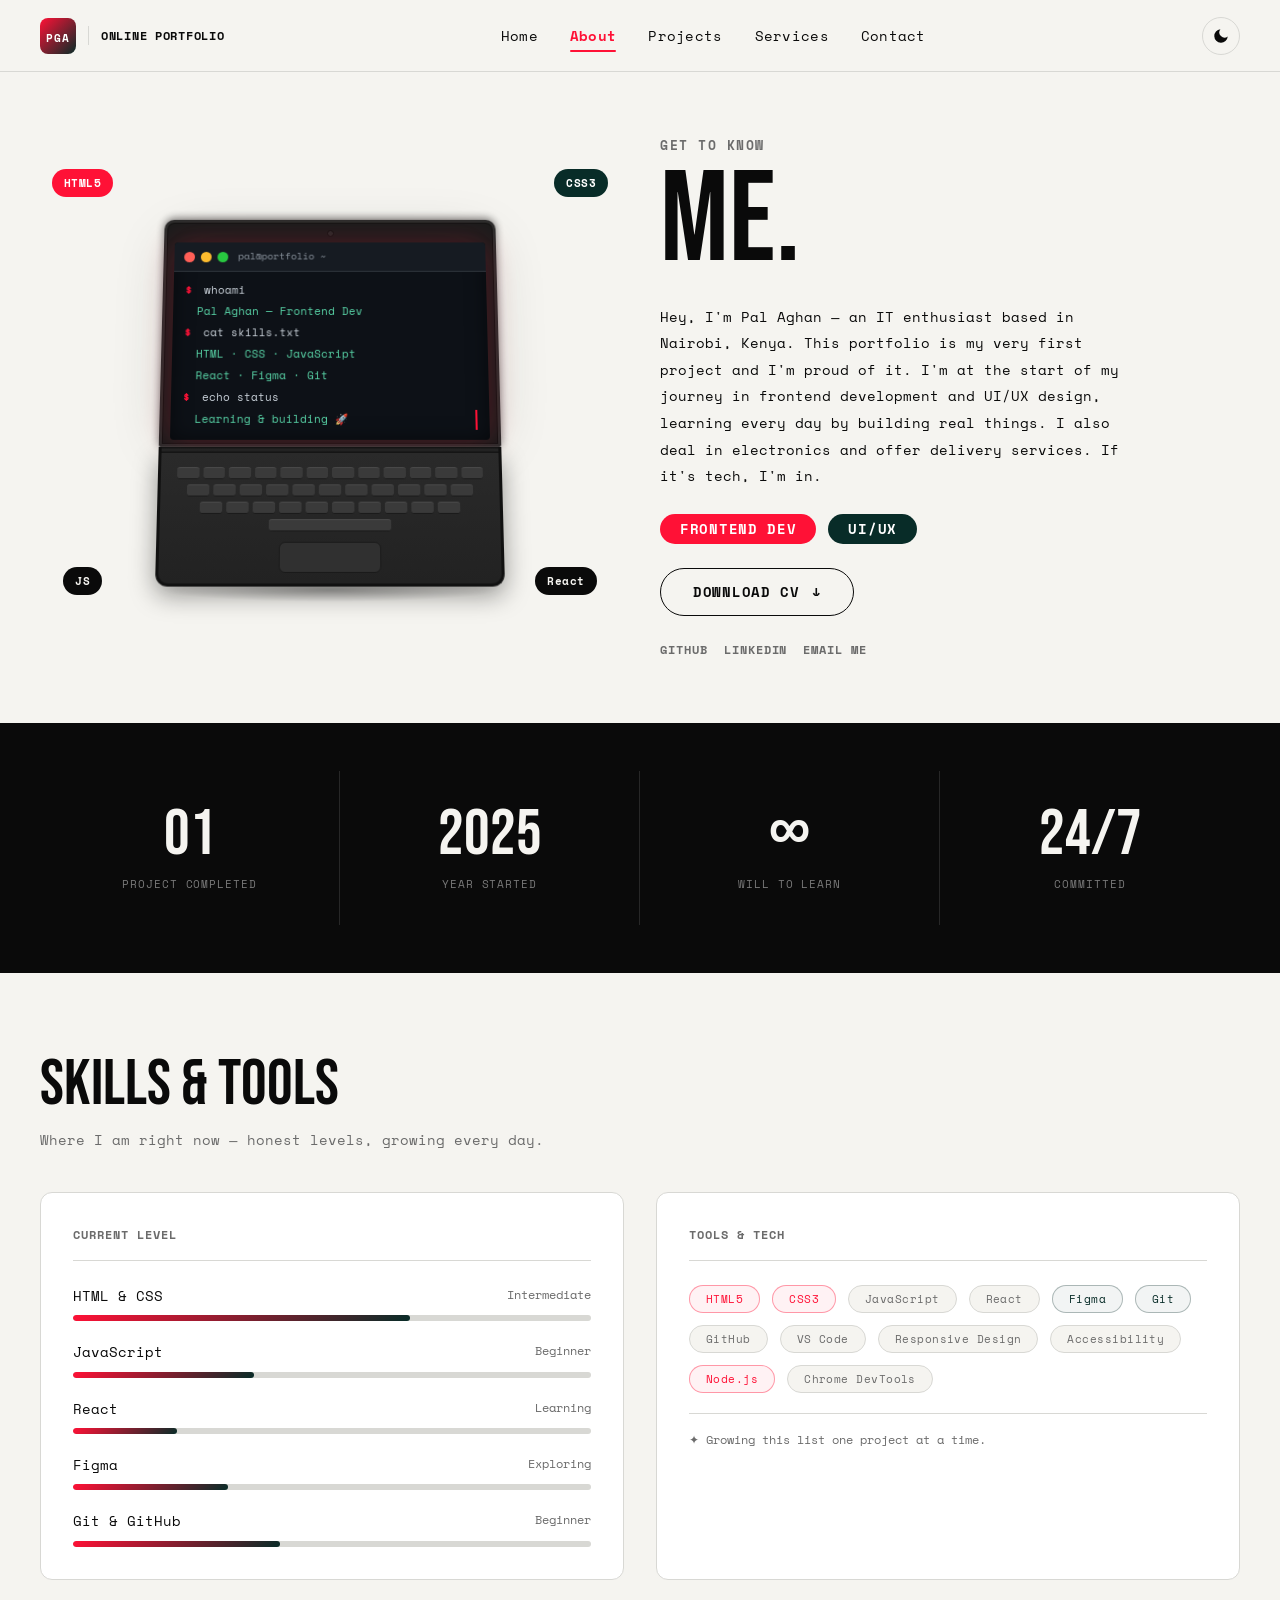
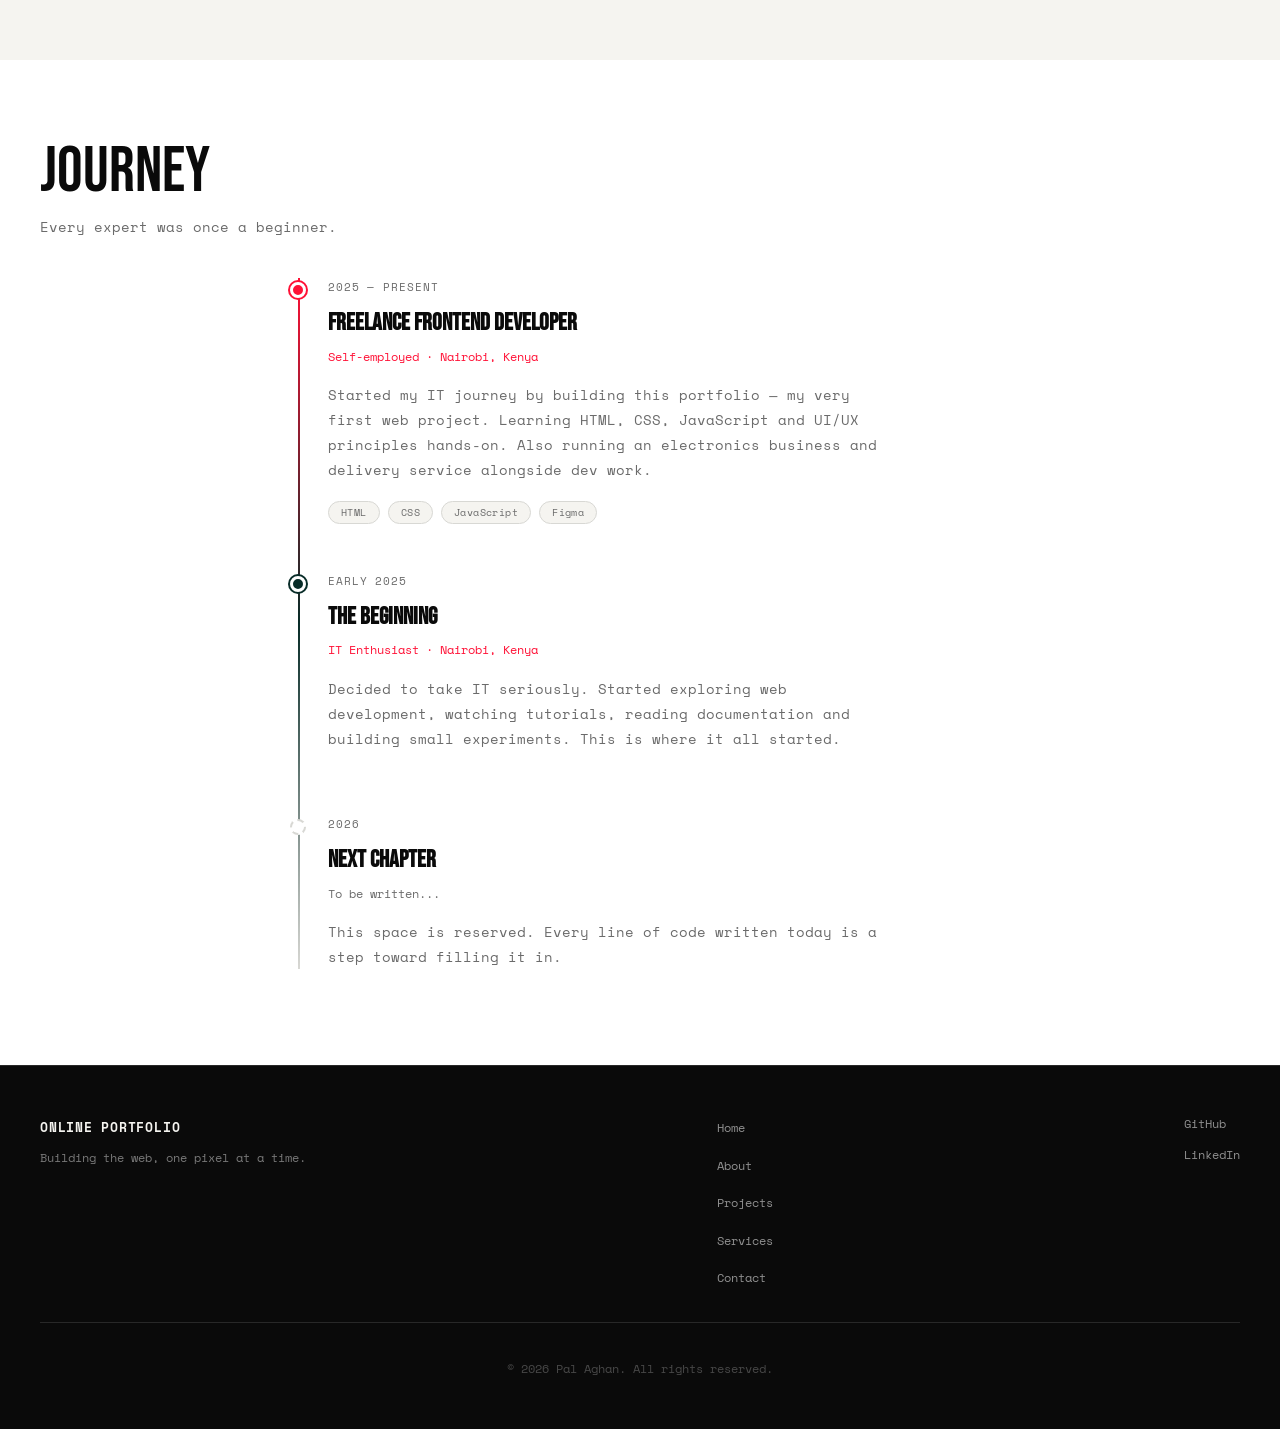
==== about.html @ 56e579c7 "Initial commit - portfolio launch" ====
<!DOCTYPE html>
<html lang="en">
<head>
  <meta charset="UTF-8" />
  <meta name="viewport" content="width=device-width, initial-scale=1.0" />
  <meta name="description" content="About Pal Aghan — IT enthusiast and frontend developer based in Nairobi, Kenya." />
  <meta name="author" content="Pal Aghan" />
  <title>About | Pal Aghan</title>
  <link rel="preconnect" href="https://fonts.googleapis.com" />
  <link rel="preconnect" href="https://fonts.gstatic.com" crossorigin />
  <link href="https://fonts.googleapis.com/css2?family=Bebas+Neue&family=Space+Mono:wght@400;700&display=swap" rel="stylesheet" />
  <link rel="stylesheet" href="assets/css/style.css" />
  <link rel="icon" type="image/png" href="assets/images/favicon.png" />
</head>
<body>

  <a href="#main-content" class="skip-link">Skip to main content</a>

  <header class="site-header" role="banner">
    <div class="site-header__logo">
      <a href="#home" aria-label="Pal Aghan — back to top">
        <svg class="logo-svg" width="36" height="36" viewBox="0 0 36 36" fill="none" xmlns="http://www.w3.org/2000/svg" aria-hidden="true">
          <defs>
            <linearGradient id="pga-grad" x1="0" y1="0" x2="36" y2="36" gradientUnits="userSpaceOnUse">
              <stop offset="0%" stop-color="#FF1136"/>
              <stop offset="100%" stop-color="#082C28"/>
            </linearGradient>
          </defs>
          <rect width="36" height="36" rx="8" fill="url(#pga-grad)"/>
          <text x="18" y="24" font-family="Space Mono, monospace" font-size="10.5" font-weight="700" fill="white" text-anchor="middle" letter-spacing="1">PGA</text>
        </svg>
        <span class="logo-wordmark">ONLINE PORTFOLIO</span>
      </a>
    </div>

    <nav class="primary-nav" aria-label="Primary navigation">
      <button class="nav-toggle" aria-expanded="false" aria-controls="nav-menu" aria-label="Toggle navigation menu">
        <span class="hamburger-bar"></span>
        <span class="hamburger-bar"></span>
        <span class="hamburger-bar"></span>
      </button>
      <ul id="nav-menu" class="nav-list" role="list">
        <li><a href="index.html"     class="nav-link">Home</a></li>
        <li><a href="about.html"    class="nav-link nav-link--active">About</a></li>
        <li><a href="projects.html" class="nav-link">Projects</a></li>
        <li><a href="services.html" class="nav-link">Services</a></li>
        <li><a href="contact.html"  class="nav-link">Contact</a></li>
      </ul>
    </nav>

    <button class="theme-toggle" id="theme-toggle" aria-label="Toggle dark mode">
      <svg class="icon-moon" width="18" height="18" viewBox="0 0 24 24" aria-hidden="true">
        <path d="M21 12.79A9 9 0 1 1 11.21 3 7 7 0 0 0 21 12.79z" fill="currentColor"/>
      </svg>
      <svg class="icon-sun" width="18" height="18" viewBox="0 0 24 24" fill="none" stroke="currentColor" stroke-width="2" stroke-linecap="round" aria-hidden="true">
        <circle cx="12" cy="12" r="5" fill="currentColor" stroke="none"/>
        <line x1="12" y1="1" x2="12" y2="3"/>
        <line x1="12" y1="21" x2="12" y2="23"/>
        <line x1="4.22" y1="4.22" x2="5.64" y2="5.64"/>
        <line x1="18.36" y1="18.36" x2="19.78" y2="19.78"/>
        <line x1="1" y1="12" x2="3" y2="12"/>
        <line x1="21" y1="12" x2="23" y2="12"/>
        <line x1="4.22" y1="19.78" x2="5.64" y2="18.36"/>
        <line x1="18.36" y1="5.64" x2="19.78" y2="4.22"/>
      </svg>
    </button>
  </header>

  <main id="main-content" role="main">

    <!-- SECTION 1: INTRO -->
    <section class="about-intro" aria-labelledby="about-heading">

      <div class="about-intro__visual" aria-hidden="true">
        <div class="laptop-scene">
          <div class="laptop-desk-shadow"></div>
          <div class="laptop-3d">
            <div class="laptop-lid">
              <div class="laptop-lid__bezel">
                <div class="laptop-lid__camera"></div>
                <div class="laptop-lid__screen">
                  <div class="terminal">
                    <div class="terminal__topbar">
                      <span class="t-dot t-dot--r"></span>
                      <span class="t-dot t-dot--y"></span>
                      <span class="t-dot t-dot--g"></span>
                      <span class="t-label">pal@portfolio ~ </span>
                    </div>
                    <div class="terminal__body">
                      <p class="terminal__line l1"><span class="t-prompt">$</span> whoami</p>
                      <p class="terminal__line l2 t-output">Pal Aghan — Frontend Dev</p>
                      <p class="terminal__line l3"><span class="t-prompt">$</span> cat skills.txt</p>
                      <p class="terminal__line l4 t-output">HTML · CSS · JavaScript</p>
                      <p class="terminal__line l5 t-output">React · Figma · Git</p>
                      <p class="terminal__line l6"><span class="t-prompt">$</span> echo status</p>
                      <p class="terminal__line l7 t-output t-cursor">Learning &amp; building 🚀</p>
                    </div>
                  </div>
                </div>
              </div>
            </div>
            <div class="laptop-hinge"></div>
            <div class="laptop-base">
              <div class="laptop-base__keyboard">
                <div class="kb-row"><span></span><span></span><span></span><span></span><span></span><span></span><span></span><span></span><span></span><span></span><span></span><span></span></div>
                <div class="kb-row"><span></span><span></span><span></span><span></span><span></span><span></span><span></span><span></span><span></span><span></span><span></span></div>
                <div class="kb-row"><span></span><span></span><span></span><span></span><span></span><span></span><span></span><span></span><span></span><span></span></div>
                <div class="kb-row kb-row--space"><span class="kb-spacebar"></span></div>
              </div>
              <div class="laptop-base__trackpad"></div>
            </div>
          </div>
        </div>
        <div class="skill-float skill-float--1">HTML5</div>
        <div class="skill-float skill-float--2">CSS3</div>
        <div class="skill-float skill-float--3">JS</div>
        <div class="skill-float skill-float--4">React</div>
      </div>

      <div class="about-intro__content">
        <h1 id="about-heading" class="about-heading">
          <span class="about-heading__label">Get to know</span>
          <span class="about-heading__name">ME.</span>
        </h1>
        <p class="about-bio">
          Hey, I'm Pal Aghan — an IT enthusiast based in Nairobi, Kenya.
          This portfolio is my very first project and I'm proud of it.
          I'm at the start of my journey in frontend development and UI/UX design,
          learning every day by building real things. I also deal in electronics
          and offer delivery services. If it's tech, I'm in.
        </p>
        <div class="about-badges">
          <span class="badge badge--red">Frontend Dev</span>
          <span class="badge badge--green">UI/UX</span>
        </div>
        <a href="assets/docs/Pal_Aghan_CV.pdf" class="btn-cv" download>
          Download CV <span aria-hidden="true">↓</span>
        </a>
        <address class="about-social">
          <a href="https://github.com/yourusername"      class="social-link" target="_blank" rel="noopener noreferrer">GitHub</a>
          <a href="https://linkedin.com/in/yourusername" class="social-link" target="_blank" rel="noopener noreferrer">LinkedIn</a>
          <a href="mailto:palaghan30@gmail.com" class="social-link">Email Me</a>
        </address>
      </div>

    </section>

    <!-- SECTION 2: STATS -->
    <section class="stats-strip" aria-label="Quick stats">
      <dl class="stats-grid">
        <div class="stat-card"><dd class="stat-card__num">01</dd><dt class="stat-card__lbl">Project Completed</dt></div>
        <div class="stat-card"><dd class="stat-card__num">2025</dd><dt class="stat-card__lbl">Year Started</dt></div>
        <div class="stat-card"><dd class="stat-card__num">∞</dd><dt class="stat-card__lbl">Will to Learn</dt></div>
        <div class="stat-card"><dd class="stat-card__num">24/7</dd><dt class="stat-card__lbl">Committed</dt></div>
      </dl>
    </section>

    <!-- SECTION 3: SKILLS -->
    <section class="skills-section" aria-labelledby="skills-heading">
      <div class="sec-header">
        <h2 id="skills-heading" class="sec-title">Skills &amp; Tools</h2>
        <p class="sec-sub">Where I am right now — honest levels, growing every day.</p>
      </div>
      <div class="skills-grid">
        <div class="skills-card">
          <h3 class="skills-card__title">Current Level</h3>
          <ul role="list" class="skill-bars">
            <li class="skill-row"><div class="skill-row__top"><span>HTML &amp; CSS</span><span class="skill-row__lvl">Intermediate</span></div><div class="skill-track" role="progressbar" aria-valuenow="65" aria-valuemin="0" aria-valuemax="100" aria-label="HTML and CSS: 65%"><div class="skill-fill" style="--w:65%"></div></div></li>
            <li class="skill-row"><div class="skill-row__top"><span>JavaScript</span><span class="skill-row__lvl">Beginner</span></div><div class="skill-track" role="progressbar" aria-valuenow="35" aria-valuemin="0" aria-valuemax="100" aria-label="JavaScript: 35%"><div class="skill-fill" style="--w:35%"></div></div></li>
            <li class="skill-row"><div class="skill-row__top"><span>React</span><span class="skill-row__lvl">Learning</span></div><div class="skill-track" role="progressbar" aria-valuenow="20" aria-valuemin="0" aria-valuemax="100" aria-label="React: 20%"><div class="skill-fill" style="--w:20%"></div></div></li>
            <li class="skill-row"><div class="skill-row__top"><span>Figma</span><span class="skill-row__lvl">Exploring</span></div><div class="skill-track" role="progressbar" aria-valuenow="30" aria-valuemin="0" aria-valuemax="100" aria-label="Figma: 30%"><div class="skill-fill" style="--w:30%"></div></div></li>
            <li class="skill-row"><div class="skill-row__top"><span>Git &amp; GitHub</span><span class="skill-row__lvl">Beginner</span></div><div class="skill-track" role="progressbar" aria-valuenow="40" aria-valuemin="0" aria-valuemax="100" aria-label="Git: 40%"><div class="skill-fill" style="--w:40%"></div></div></li>
          </ul>
        </div>
        <div class="skills-card">
          <h3 class="skills-card__title">Tools &amp; Tech</h3>
          <ul role="list" class="tag-cloud">
            <li><span class="tag tag--red">HTML5</span></li>
            <li><span class="tag tag--red">CSS3</span></li>
            <li><span class="tag">JavaScript</span></li>
            <li><span class="tag">React</span></li>
            <li><span class="tag tag--green">Figma</span></li>
            <li><span class="tag tag--green">Git</span></li>
            <li><span class="tag">GitHub</span></li>
            <li><span class="tag">VS Code</span></li>
            <li><span class="tag">Responsive Design</span></li>
            <li><span class="tag">Accessibility</span></li>
            <li><span class="tag tag--red">Node.js</span></li>
            <li><span class="tag">Chrome DevTools</span></li>
          </ul>
          <p class="skills-card__note">✦ Growing this list one project at a time.</p>
        </div>
      </div>
    </section>

    <!-- SECTION 4: TIMELINE -->
    <section class="timeline-section" aria-labelledby="journey-heading">
      <div class="sec-header">
        <h2 id="journey-heading" class="sec-title">Journey</h2>
        <p class="sec-sub">Every expert was once a beginner.</p>
      </div>
      <ol class="timeline" role="list">
        <li class="tl-entry tl-entry--active">
          <div class="tl-dot" aria-hidden="true"></div>
          <div class="tl-content">
            <time class="tl-date" datetime="2025">2025 — Present</time>
            <h3 class="tl-role">Freelance Frontend Developer</h3>
            <p class="tl-org">Self-employed · Nairobi, Kenya</p>
            <p class="tl-desc">Started my IT journey by building this portfolio — my very first web project. Learning HTML, CSS, JavaScript and UI/UX principles hands-on. Also running an electronics business and delivery service alongside dev work.</p>
            <ul role="list" class="tl-tags">
              <li><span class="tag tag--sm">HTML</span></li>
              <li><span class="tag tag--sm">CSS</span></li>
              <li><span class="tag tag--sm">JavaScript</span></li>
              <li><span class="tag tag--sm">Figma</span></li>
            </ul>
          </div>
        </li>
        <li class="tl-entry">
          <div class="tl-dot" aria-hidden="true"></div>
          <div class="tl-content">
            <time class="tl-date" datetime="2025">Early 2025</time>
            <h3 class="tl-role">The Beginning</h3>
            <p class="tl-org">IT Enthusiast · Nairobi, Kenya</p>
            <p class="tl-desc">Decided to take IT seriously. Started exploring web development, watching tutorials, reading documentation and building small experiments. This is where it all started.</p>
          </div>
        </li>
        <li class="tl-entry tl-entry--future">
          <div class="tl-dot tl-dot--future" aria-hidden="true"></div>
          <div class="tl-content">
            <time class="tl-date" datetime="2026">2026</time>
            <h3 class="tl-role">Next Chapter</h3>
            <p class="tl-org">To be written...</p>
            <p class="tl-desc">This space is reserved. Every line of code written today is a step toward filling it in.</p>
          </div>
        </li>
      </ol>
    </section>

  </main>

  <footer class="site-footer" role="contentinfo">
    <div class="footer__inner">
      <div class="footer__brand">
        <a href="index.html" class="footer__logo">ONLINE PORTFOLIO</a>
        <p class="footer__tagline">Building the web, one pixel at a time.</p>
      </div>
      <nav class="footer__nav" aria-label="Footer navigation">
        <ul role="list">
          <li><a href="index.html">Home</a></li>
          <li><a href="about.html">About</a></li>
          <li><a href="projects.html">Projects</a></li>
          <li><a href="services.html">Services</a></li>
          <li><a href="contact.html">Contact</a></li>
        </ul>
      </nav>
      <div class="footer__social">
        <a href="https://github.com/yourusername" target="_blank" rel="noopener noreferrer">GitHub</a>
        <a href="https://linkedin.com/in/yourusername" target="_blank" rel="noopener noreferrer">LinkedIn</a>
      </div>
    </div>
    <div class="footer__bottom">
      <small>&copy; <time datetime="2026">2026</time> Pal Aghan. All rights reserved.</small>
    </div>
  </footer>

  <script src="assets/js/main.js"></script>
</body>
</html>
---- assets/css/style.css ----
/* =====================================================
   STYLE.CSS — Pal Aghan Portfolio
   ===================================================== */


/* ─────────────────────────────────────────
   VARIABLES — LIGHT MODE (default)
───────────────────────────────────────── */
:root {
  /* Brand */
  --red:      #FF1136;
  --green:    #082C28;
  --gradient: linear-gradient(135deg, #FF1136, #082C28);

  /* Light mode palette */
  --bg:      #F5F4F0;
  --surface: #FFFFFF;
  --text:    #0A0A0A;
  --muted:   #6B6B6B;
  --border:  #D8D8D4;

  /* Always-dark elements (footer, stats strip, process strip)
     These stay dark regardless of light/dark mode toggle */
  --inv-bg:   #0A0A0A;
  --inv-text: #F5F4F0;
  --inv-muted: rgba(255,255,255,.45);
  --inv-border: rgba(255,255,255,.12);

  /* Typography */
  --f-display: 'Bebas Neue', Arial, sans-serif;
  --f-mono:    'Space Mono', 'Courier New', monospace;

  /* Layout */
  --header-h: 72px;

  /* Spacing */
  --s1:.25rem; --s2:.5rem;  --s3:.75rem; --s4:1rem;
  --s5:1.25rem; --s6:1.5rem; --s8:2rem;  --s10:2.5rem;
  --s12:3rem;  --s16:4rem;  --s20:5rem;

  /* Misc */
  --pill: 9999px;
  --r-md: 12px;
  --ease: 250ms ease;
}


/* ─────────────────────────────────────────
   VARIABLES — DARK MODE OVERRIDE
   Applied when JS sets data-theme="dark"
   on <html>. Only variables that differ
   from light mode are listed here.
───────────────────────────────────────── */
[data-theme="dark"] {
  --bg:      #0D0D0D;
  --surface: #161616;
  --text:    #F0EDE8;
  --muted:   #888888;
  --border:  #2a2a2a;

  /* inv elements stay dark, just slightly darker than bg */
  --inv-bg:    #080808;
  --inv-text:  #F0EDE8;
  --inv-muted: rgba(255,255,255,.4);
  --inv-border: rgba(255,255,255,.08);
}


/* ─────────────────────────────────────────
   RESET
───────────────────────────────────────── */
*, *::before, *::after { box-sizing: border-box; margin: 0; padding: 0; }

html {
  font-size: 100%;
  scroll-behavior: smooth;
  -webkit-text-size-adjust: 100%;
}

body {
  background-color: var(--bg);
  color: var(--text);
  font-family: var(--f-mono);
  font-size: 1rem;
  line-height: 1.6;
  min-height: 100vh;
  -webkit-font-smoothing: antialiased;
  transition: background-color .3s ease, color .3s ease;
  /*
    Smooth transition when switching themes —
    prevents a jarring instant flash.
  */
}

/* Dark mode: brand-colored ambient glow in background */
[data-theme="dark"] body {
  background-image:
    radial-gradient(ellipse at 8% 12%, rgba(255,17,54,.07) 0%, transparent 45%),
    radial-gradient(ellipse at 92% 88%, rgba(8,44,40,.12) 0%, transparent 45%);
  /*
    Two radial gradients in opposite corners.
    Left corner: subtle red glow.
    Right corner: subtle green glow.
    Both very low opacity so text stays readable.
    Together they create ambient "mood lighting".
  */
}

img { display: block; max-width: 100%; height: auto; }
a   { color: inherit; text-decoration: none; }
ul, ol { list-style: none; }
button { cursor: pointer; border: none; background: none; font: inherit; }
input, select, textarea { font: inherit; }
address { font-style: normal; }


/* ─────────────────────────────────────────
   UTILITIES
───────────────────────────────────────── */
.visually-hidden {
  position: absolute; width: 1px; height: 1px;
  padding: 0; margin: -1px; overflow: hidden;
  clip: rect(0,0,0,0); white-space: nowrap; border: 0;
}

.skip-link {
  position: absolute; top: -100%; left: var(--s4); z-index: 9999;
  padding: var(--s3) var(--s6); background: var(--green); color: #fff;
  font-family: var(--f-mono); font-size: .875rem; border-radius: 6px;
}
.skip-link:focus { top: var(--s4); }


/* ─────────────────────────────────────────
   HEADER
───────────────────────────────────────── */
.site-header {
  position: fixed; top: 0; left: 0; right: 0; z-index: 100;
  display: flex; align-items: center; justify-content: space-between;
  gap: var(--s6);
  height: var(--header-h);
  padding: 0 var(--s10);
  background: var(--bg);
  border-bottom: 1.5px solid var(--border);
  transition: background-color .3s ease, border-color .3s ease;
}

/* ── PGA LOGO MARK ── */
.site-header__logo a {
  display: flex;
  align-items: center;
  gap: var(--s3);
  flex-shrink: 0;
}

/*
  The PGA logo mark is an SVG badge:
  a rounded square with a red→green gradient
  and "PGA" in white Space Mono text.
  No image file needed — drawn entirely in SVG.
*/
.logo-svg { flex-shrink: 0; }

.logo-wordmark {
  white-space: nowrap;
  font-family: var(--f-mono);
  font-size: .75rem;
  font-weight: 700;
  letter-spacing: .06em;
  text-transform: uppercase;
  color: var(--text);
  padding-left: var(--s3);
  border-left: 1.5px solid var(--border);
  transition: color var(--ease), border-color var(--ease);
}

.site-header__logo a:hover .logo-wordmark { color: var(--red); border-left-color: var(--red); }


/* ─────────────────────────────────────────
   NAVIGATION
───────────────────────────────────────── */
.primary-nav { display: flex; align-items: center; }
.nav-list    { display: flex; align-items: center; gap: var(--s8); }

.nav-link {
  white-space: nowrap;
  font-family: var(--f-mono); font-size: .875rem;
  color: var(--text); letter-spacing: .02em;
  position: relative; padding-block: var(--s1);
  transition: color var(--ease);
}
.nav-link::after {
  content: ''; position: absolute; bottom: -2px; left: 0;
  width: 0; height: 2px; background: var(--gradient);
  border-radius: var(--pill); transition: width var(--ease);
}
.nav-link:hover,
.nav-link:focus-visible { color: var(--red); }
.nav-link:hover::after,
.nav-link:focus-visible::after { width: 100%; }
.nav-link--active { color: var(--red); font-weight: 700; }
.nav-link--active::after { width: 100%; background: var(--red); }


/* ─────────────────────────────────────────
   HAMBURGER
───────────────────────────────────────── */
.nav-toggle {
  display: none;
  flex-direction: column; justify-content: center;
  gap: 5px; width: 36px; height: 36px; padding: var(--s2);
}
.hamburger-bar {
  display: block; width: 100%; height: 2px;
  background: var(--text); border-radius: var(--pill);
  transition: transform var(--ease), opacity var(--ease), background-color .3s ease;
}
.nav-toggle[aria-expanded="true"] .hamburger-bar:nth-child(1) { transform: translateY(7px) rotate(45deg); }
.nav-toggle[aria-expanded="true"] .hamburger-bar:nth-child(2) { opacity: 0; }
.nav-toggle[aria-expanded="true"] .hamburger-bar:nth-child(3) { transform: translateY(-7px) rotate(-45deg); }


/* ─────────────────────────────────────────
   DARK MODE TOGGLE BUTTON
   Sits at the far right of the header.
   Shows a moon in light mode, sun in dark.
───────────────────────────────────────── */
.theme-toggle {
  display: flex;
  align-items: center;
  justify-content: center;
  width: 38px;
  height: 38px;
  border-radius: 50%;
  border: 1.5px solid var(--border);
  color: var(--text);
  flex-shrink: 0;
  transition: border-color var(--ease), color var(--ease),
              background-color var(--ease), transform var(--ease);
}
.theme-toggle:hover {
  border-color: var(--red);
  color: var(--red);
  transform: rotate(20deg);
  /*
    Slight rotation on hover makes the icon feel
    alive — like flipping a switch.
  */
}

/* Moon shown in light mode, hidden in dark */
.theme-toggle .icon-moon { display: block; }
.theme-toggle .icon-sun  { display: none;  }

[data-theme="dark"] .theme-toggle .icon-moon { display: none;  }
[data-theme="dark"] .theme-toggle .icon-sun  { display: block; }

[data-theme="dark"] .theme-toggle {
  border-color: var(--border);
  color: var(--text);
}
[data-theme="dark"] .theme-toggle:hover {
  border-color: var(--red);
  color: var(--red);
}


/* ─────────────────────────────────────────
   SHARED: BADGES, SECTIONS, TAGS
───────────────────────────────────────── */
.badge {
  display: inline-flex; align-items: center; justify-content: center;
  padding: var(--s3) var(--s6); border-radius: var(--pill);
  font-family: var(--f-mono); font-size: 1.1rem; font-weight: 700;
  letter-spacing: .05em; text-transform: uppercase; line-height: 1;
}
.badge--red   { background: var(--red);   color: #fff; }
.badge--green { background: var(--green); color: #fff; }

.sec-header { margin-bottom: var(--s10); }
.sec-title  {
  font-family: var(--f-display);
  font-size: clamp(2.2rem, 5vw, 4rem);
  font-weight: 400; line-height: 1; text-transform: uppercase;
}
.sec-sub { font-size: .875rem; color: var(--muted); margin-top: var(--s3); }

.tag {
  display: inline-block; font-size: .7rem; letter-spacing: .04em;
  padding: 4px var(--s4); border-radius: var(--pill);
  border: 1px solid var(--border); color: var(--muted); background: var(--bg);
  transition: border-color var(--ease), color var(--ease), background-color .3s ease;
}
.tag:hover  { border-color: var(--text); color: var(--text); }
.tag--red   { border-color: rgba(255,17,54,.4); color: var(--red);   background: rgba(255,17,54,.05); }
.tag--green { border-color: rgba(8,44,40,.3);   color: var(--green); background: rgba(8,44,40,.05);  }
.tag--sm    { font-size: .65rem; padding: 2px var(--s3); }

[data-theme="dark"] .tag--red   { background: rgba(255,17,54,.08); }
[data-theme="dark"] .tag--green { background: rgba(8,44,40,.15);   }


/* ─────────────────────────────────────────
   FOOTER (always dark — uses inv vars)
───────────────────────────────────────── */
.site-footer {
  background: var(--inv-bg);
  color: var(--inv-text);
  padding: var(--s12) var(--s10);
  border-top: 1px solid var(--inv-border);
}
.footer__inner {
  display: flex; flex-wrap: wrap; justify-content: space-between;
  gap: var(--s8); max-width: 1400px; margin: 0 auto var(--s8);
  padding-bottom: var(--s8); border-bottom: 1px solid var(--inv-border);
}
.footer__logo {
  font-family: var(--f-mono); font-size: .8rem; font-weight: 700;
  letter-spacing: .06em; text-transform: uppercase; color: var(--inv-text);
  transition: color var(--ease);
}
.footer__logo:hover { color: var(--red); }
.footer__tagline { font-size: .75rem; color: var(--inv-muted); margin-top: var(--s2); }
.footer__nav ul  { display: flex; flex-direction: column; gap: var(--s3); }
.footer__nav a, .footer__social a {
  font-size: .75rem; color: rgba(255,255,255,.55); transition: color var(--ease);
}
.footer__nav a:hover, .footer__social a:hover { color: var(--red); }
.footer__social { display: flex; flex-direction: column; gap: var(--s3); }
.footer__bottom { max-width: 1400px; margin: var(--s6) auto 0; text-align: center; }
.footer__bottom small { font-size: .75rem; color: rgba(255,255,255,.25); }


/* ─────────────────────────────────────────
   SINGLE PAGE: SECTION DIVIDERS
   Visual separation between scrolling sections
───────────────────────────────────────── */
.page-section {
  padding-block: var(--s20);
  padding-inline: var(--s10);
}

.page-section--alt {
  background: var(--surface);
  transition: background-color .3s ease;
}

/* Section label shown above each section heading on the single page */
.section-eyebrow {
  font-family: var(--f-mono);
  font-size: .7rem;
  font-weight: 700;
  letter-spacing: .15em;
  text-transform: uppercase;
  color: var(--red);
  margin-bottom: var(--s4);
  display: flex;
  align-items: center;
  gap: var(--s3);
}
.section-eyebrow::before {
  content: '';
  display: block;
  width: 24px;
  height: 2px;
  background: var(--red);
  border-radius: var(--pill);
}

/* "View full page" link at the bottom of each section */
.view-full {
  display: inline-flex;
  align-items: center;
  gap: var(--s2);
  margin-top: var(--s10);
  font-family: var(--f-mono);
  font-size: .75rem;
  font-weight: 700;
  letter-spacing: .05em;
  text-transform: uppercase;
  color: var(--muted);
  border-bottom: 1px solid var(--border);
  padding-bottom: 2px;
  transition: color var(--ease), border-color var(--ease);
}
.view-full:hover { color: var(--red); border-color: var(--red); }


/* ═════════════════════════════════════════
   HOME / HERO
═════════════════════════════════════════ */
.hero {
  display: grid; grid-template-columns: 1fr 1fr;
  align-items: center; min-height: 100vh;
  padding-top: var(--header-h); padding-inline: var(--s10);
}

.hero__left { display: flex; flex-direction: column; gap: var(--s6); padding-block: var(--s16); }

.hero__name {
  font-family: var(--f-display); font-size: clamp(5rem,12vw,10rem);
  font-weight: 400; line-height: .9; text-transform: uppercase;
}
.hero__name-line  { display: block; }
.hero__badges     { display: flex; flex-wrap: wrap; gap: var(--s4); }
.hero__description { font-size: .875rem; line-height: 1.8; max-width: 520px; }

.hero__contact-strip { display: flex; flex-wrap: wrap; gap: var(--s4) var(--s6); }
.contact-item {
  font-size: .75rem; color: var(--text); letter-spacing: .03em;
  position: relative; transition: color var(--ease);
}
.contact-item::after {
  content:''; position:absolute; bottom:-2px; left:0;
  width:0; height:1px; background:var(--gradient); transition:width var(--ease);
}
.contact-item:hover { color: var(--red); }
.contact-item:hover::after { width: 100%; }

/* ORB */
.hero__right { position: relative; display: flex; align-items: center; justify-content: center; height: 100%; min-height: 500px; }
.orb-ring { position: absolute; top:50%; left:50%; transform:translate(-50%,-50%); border-radius:50%; border-style:solid; border-color:transparent; }
.orb-ring--outer { width:420px; height:420px; border-width:1.5px; border-top-color:rgba(255,17,54,.3); border-right-color:rgba(255,17,54,.1); animation:spin-cw 12s linear infinite; }
.orb-ring--mid   { width:320px; height:320px; border-width:1px;   border-bottom-color:rgba(8,44,40,.4); border-left-color:rgba(8,44,40,.15); animation:spin-ccw 8s linear infinite; }
.orb-core { position:absolute; top:50%; left:50%; transform:translate(-50%,-50%); width:220px; height:220px; border-radius:60% 40% 55% 45%/45% 55% 45% 55%; background:var(--gradient); animation:blob 6s ease-in-out infinite; overflow:hidden; }
.orb-core__glow { position:absolute; inset:0; background:radial-gradient(circle at 35% 35%,rgba(255,255,255,.35) 0%,transparent 65%); border-radius:inherit; }
.particle { position:absolute; top:50%; left:50%; border-radius:50%; animation:orbit var(--d,7s) linear infinite var(--delay,0s); }
.particle--1 { width:10px; height:10px; background:var(--red);          box-shadow:0 0 8px var(--red); --d:7s;  --delay:0s;  --r:170px; }
.particle--2 { width:7px;  height:7px;  background:var(--green);                                        --d:9s;  --delay:-2s; --r:185px; }
.particle--3 { width:5px;  height:5px;  background:rgba(255,17,54,.6);                                  --d:5s;  --delay:-4s; --r:155px; }
.particle--4 { width:8px;  height:8px;  background:rgba(8,44,40,.7);                                    --d:11s; --delay:-1s; --r:200px; }
.particle--5 { width:4px;  height:4px;  background:var(--red);                                          --d:6s;  --delay:-3s; --r:145px; }
.orb-accent { position:absolute; width:16px; height:16px; border-radius:50%; filter:blur(2px); }
.orb-accent--top    { top:12%; right:22%; background:var(--red);   opacity:.7; animation:float 4s ease-in-out infinite; }
.orb-accent--bottom { bottom:15%; left:20%; background:var(--green); opacity:.6; animation:float 4s ease-in-out infinite reverse; }

@keyframes spin-cw  { to { transform:translate(-50%,-50%) rotate(360deg); } }
@keyframes spin-ccw { to { transform:translate(-50%,-50%) rotate(-360deg); } }
@keyframes blob {
  0%,100% { border-radius:60% 40% 55% 45%/45% 55% 45% 55%; transform:translate(-50%,-50%) scale(1); }
  25%     { border-radius:40% 60% 45% 55%/55% 45% 55% 45%; transform:translate(-50%,-50%) scale(1.04); }
  50%     { border-radius:50% 50% 60% 40%/40% 60% 50% 50%; transform:translate(-50%,-50%) scale(.97); }
  75%     { border-radius:45% 55% 40% 60%/60% 40% 45% 55%; transform:translate(-50%,-50%) scale(1.02); }
}
@keyframes orbit {
  from { transform:rotate(0deg) translateX(var(--r)) rotate(0deg); }
  to   { transform:rotate(360deg) translateX(var(--r)) rotate(-360deg); }
}
@keyframes float { 0%,100% { transform:translateY(0); } 50% { transform:translateY(-12px); } }


/* ═════════════════════════════════════════
   ABOUT PAGE
═════════════════════════════════════════ */
.about-intro {
  display: grid; grid-template-columns: 1fr 1fr;
  align-items: center; gap: var(--s10);
  padding-top: calc(var(--header-h) + var(--s16));
  padding-bottom: var(--s16);
  padding-inline: var(--s10);
}

/* 3D LAPTOP */
.about-intro__visual { position: relative; display: flex; align-items: center; justify-content: center; min-height: 520px; perspective: 1000px; }
.laptop-scene { position: relative; display: flex; flex-direction: column; align-items: center; }
.laptop-desk-shadow { position: absolute; bottom: -20px; left: 50%; transform: translateX(-50%); width: 340px; height: 24px; background: radial-gradient(ellipse, rgba(0,0,0,.28) 0%, transparent 70%); border-radius: 50%; z-index: 0; }
.laptop-3d { position: relative; z-index: 1; display: flex; flex-direction: column; align-items: center; width: 340px; transform: perspective(900px) rotateX(8deg); }
.laptop-lid { width: 100%; }
.laptop-lid__bezel { background: #1c1c1c; border-radius: 10px 10px 2px 2px; border: 3px solid #2e2e2e; padding: 8px 8px 4px; box-shadow: inset 0 0 0 1px #111, 0 -2px 8px rgba(0,0,0,.5); }
.laptop-lid__camera { width: 7px; height: 7px; border-radius: 50%; background: #2a2a2a; margin: 0 auto 6px; border: 1px solid #111; }
.laptop-lid__screen { background: #0d1117; border-radius: 4px; overflow: hidden; min-height: 200px; box-shadow: 0 0 30px rgba(255,17,54,.25), 0 0 60px rgba(8,44,40,.2), inset 0 0 20px rgba(0,0,0,.5); }
.terminal { height: 100%; display: flex; flex-direction: column; }
.terminal__topbar { display: flex; align-items: center; gap: 6px; background: #161b22; padding: 7px 10px; border-bottom: 1px solid #30363d; }
.t-dot { width: 11px; height: 11px; border-radius: 50%; }
.t-dot--r { background: #ff5f57; } .t-dot--y { background: #febc2e; } .t-dot--g { background: #28c840; }
.t-label  { font-family: var(--f-mono); font-size: 10px; color: #8b949e; margin-left: 4px; }
.terminal__body { flex: 1; padding: 10px 12px; display: flex; flex-direction: column; gap: 2px; }
.terminal__line { font-family: var(--f-mono); font-size: 10.5px; color: #c9d1d9; white-space: nowrap; overflow: hidden; width: 0; line-height: 1.9; animation-fill-mode: both; }
.t-prompt { color: #FF1136; margin-right: 5px; font-weight: 700; }
.t-output { color: #58d6a8; padding-left: 12px; }
.l1 { animation: typeout .8s steps(8,end)  .6s  both; }
.l2 { animation: typeout 1s  steps(24,end) 1.8s both; }
.l3 { animation: typeout .9s steps(16,end) 3.2s both; }
.l4 { animation: typeout 1s  steps(23,end) 4.5s both; }
.l5 { animation: typeout .9s steps(18,end) 5.8s both; }
.l6 { animation: typeout .8s steps(13,end) 7.0s both; }
.l7 { animation: typeout 1s  steps(22,end) 8.1s both; }
.t-cursor { border-right: 2px solid #FF1136; animation: typeout 1s steps(22,end) 8.1s both, blink .7s step-end 9.2s infinite; }
@keyframes typeout { from { width: 0; } to { width: 100%; } }
@keyframes blink { 0%,100% { border-right-color: #FF1136; } 50% { border-right-color: transparent; } }

.laptop-hinge { width: 100%; height: 6px; background: linear-gradient(to bottom, #111, #2a2a2a, #111); border-left: 3px solid #111; border-right: 3px solid #111; }
.laptop-base  { width: 100%; background: linear-gradient(to bottom, #2a2a2a, #222); border-radius: 0 0 12px 12px; border: 3px solid #111; border-top: none; padding: 14px 16px 10px; display: flex; flex-direction: column; align-items: center; gap: 10px; box-shadow: 0 8px 24px rgba(0,0,0,.4); }
.laptop-base__keyboard { width: 100%; display: flex; flex-direction: column; gap: 5px; }
.kb-row { display: flex; gap: 4px; justify-content: center; }
.kb-row span { flex: 1; height: 12px; background: #3a3a3a; border-radius: 3px; border-top: 1px solid #4a4a4a; border-bottom: 1px solid #1a1a1a; max-width: 22px; }
.kb-spacebar { flex: none !important; width: 120px !important; max-width: 120px !important; }
.kb-row--space { justify-content: center; }
.laptop-base__trackpad { width: 100px; height: 30px; background: #303030; border-radius: 6px; border: 1px solid #1a1a1a; }

.skill-float { position: absolute; font-family: var(--f-mono); font-size: .7rem; font-weight: 700; letter-spacing: .05em; padding: 5px 12px; border-radius: var(--pill); animation: badge-float 3s ease-in-out infinite; z-index: 10; pointer-events: none; }
.skill-float--1 { top: 6%;    left: 2%;  background: var(--red);   color: #fff; animation-delay: 0s; }
.skill-float--2 { top: 6%;    right: 2%; background: var(--green); color: #fff; animation-delay: .7s; }
.skill-float--3 { bottom: 12%; left: 4%;  background: var(--inv-bg); color: var(--inv-text); animation-delay: 1.3s; }
.skill-float--4 { bottom: 12%; right: 4%; background: var(--inv-bg); color: var(--inv-text); animation-delay: .4s; }
@keyframes badge-float { 0%,100% { transform:translateY(0); } 50% { transform:translateY(-9px); } }

.about-intro__content { display: flex; flex-direction: column; gap: var(--s6); }
.about-heading__label { display: block; font-family: var(--f-mono); font-size: .8rem; letter-spacing: .12em; text-transform: uppercase; color: var(--muted); margin-bottom: var(--s2); }
.about-heading__name  { display: block; font-family: var(--f-display); font-size: clamp(4rem,10vw,8rem); font-weight: 400; text-transform: uppercase; line-height: .9; }
.about-bio    { font-size: .875rem; line-height: 1.9; max-width: 480px; }
.about-badges { display: flex; flex-wrap: wrap; gap: var(--s3); }
.about-badges .badge { font-size: .875rem; padding: var(--s2) var(--s5); }

.btn-cv { display: inline-flex; align-items: center; gap: var(--s3); align-self: flex-start; padding: var(--s3) var(--s8); border: 1.5px solid var(--text); border-radius: var(--pill); font-family: var(--f-mono); font-size: .875rem; font-weight: 700; letter-spacing: .05em; text-transform: uppercase; transition: background var(--ease), color var(--ease), border-color var(--ease); }
.btn-cv:hover { background: var(--red); border-color: var(--red); color: #fff; }

.about-social { display: flex; flex-wrap: wrap; gap: var(--s4); }
.social-link  { font-family: var(--f-mono); font-size: .75rem; font-weight: 700; letter-spacing: .08em; text-transform: uppercase; color: var(--muted); position: relative; transition: color var(--ease); }
.social-link::after { content:''; position:absolute; bottom:-2px; left:0; width:0; height:1px; background:var(--gradient); transition:width var(--ease); }
.social-link:hover { color: var(--red); }
.social-link:hover::after { width: 100%; }

/* STATS STRIP — always dark */
.stats-strip { background: var(--inv-bg); padding: var(--s12) var(--s10); }
.stats-grid  { display: grid; grid-template-columns: repeat(4,1fr); max-width: 1400px; margin: 0 auto; }
.stat-card   { display: flex; flex-direction: column; align-items: center; text-align: center; padding: var(--s8); border-right: 1px solid var(--inv-border); }
.stat-card:last-child { border-right: none; }
.stat-card__num { font-family: var(--f-display); font-size: clamp(2.5rem,5vw,4rem); color: var(--inv-text); line-height: 1; margin-bottom: var(--s2); }
.stat-card__lbl { font-size: .7rem; color: var(--inv-muted); text-transform: uppercase; letter-spacing: .08em; }

/* SKILLS */
.skills-section { padding: var(--s20) var(--s10); max-width: 1400px; margin: 0 auto; }
.skills-grid    { display: grid; grid-template-columns: 1fr 1fr; gap: var(--s8); }
.skills-card    { background: var(--surface); border: 1px solid var(--border); border-radius: var(--r-md); padding: var(--s8); transition: background-color .3s ease, border-color .3s ease; }
.skills-card__title { font-size: .75rem; font-weight: 700; text-transform: uppercase; letter-spacing: .08em; color: var(--muted); margin-bottom: var(--s6); padding-bottom: var(--s4); border-bottom: 1px solid var(--border); }
.skills-card__note  { font-size: .75rem; color: var(--muted); margin-top: var(--s5); padding-top: var(--s4); border-top: 1px solid var(--border); }
.skill-bars { display: flex; flex-direction: column; gap: var(--s5); }
.skill-row__top { display: flex; justify-content: space-between; margin-bottom: var(--s2); font-size: .875rem; }
.skill-row__lvl { font-size: .75rem; color: var(--muted); }
.skill-track { height: 6px; background: var(--border); border-radius: var(--pill); overflow: hidden; }
.skill-fill  { height: 100%; width: var(--w,0%); background: var(--gradient); border-radius: var(--pill); transform-origin: left; animation: grow 1.2s ease-out both; }
.skill-row:nth-child(1) .skill-fill { animation-delay: .1s; }
.skill-row:nth-child(2) .skill-fill { animation-delay: .2s; }
.skill-row:nth-child(3) .skill-fill { animation-delay: .3s; }
.skill-row:nth-child(4) .skill-fill { animation-delay: .4s; }
.skill-row:nth-child(5) .skill-fill { animation-delay: .5s; }
@keyframes grow { from { transform:scaleX(0); } to { transform:scaleX(1); } }
.tag-cloud { display: flex; flex-wrap: wrap; gap: var(--s3); }

/* TIMELINE */
.timeline-section { background: var(--surface); padding: var(--s20) var(--s10); transition: background-color .3s ease; }
.timeline-section .sec-header { max-width: 1400px; margin: 0 auto var(--s10); }
.timeline { position: relative; max-width: 720px; margin: 0 auto; padding-left: var(--s12); }
.timeline::before { content:''; position:absolute; left:18px; top:0; bottom:0; width:2px; background:linear-gradient(to bottom,var(--red),var(--green),var(--border)); }
.tl-entry { position: relative; padding-bottom: var(--s12); }
.tl-entry:last-child { padding-bottom: 0; }
.tl-dot { position:absolute; left:calc(-1 * var(--s12) + 10px); top:4px; width:16px; height:16px; border-radius:50%; background:var(--green); border:3px solid var(--surface); box-shadow:0 0 0 2px var(--green); }
.tl-entry--active .tl-dot { background:var(--red); box-shadow:0 0 0 2px var(--red); }
.tl-dot--future { background:var(--surface); border:2px dashed var(--border); box-shadow:none; }
.tl-date { display:block; font-size:.7rem; color:var(--muted); text-transform:uppercase; letter-spacing:.08em; margin-bottom:var(--s2); }
.tl-role { font-family:var(--f-display); font-size:1.5rem; text-transform:uppercase; margin-bottom:var(--s1); }
.tl-org  { font-size:.75rem; color:var(--red); margin-bottom:var(--s4); }
.tl-entry--future .tl-org { color:var(--muted); }
.tl-desc { font-size:.875rem; line-height:1.8; color:var(--muted); max-width:560px; margin-bottom:var(--s4); }
.tl-tags { display:flex; flex-wrap:wrap; gap:var(--s2); }


/* ═════════════════════════════════════════
   PROJECTS PAGE
═════════════════════════════════════════ */
.projects-hero { padding-top: calc(var(--header-h) + var(--s16)); padding-bottom: var(--s10); padding-inline: var(--s10); display: flex; align-items: flex-end; justify-content: space-between; flex-wrap: wrap; gap: var(--s6); border-bottom: 1.5px solid var(--border); }
.projects-hero__heading { font-family: var(--f-display); font-size: clamp(3rem,8vw,7rem); font-weight: 400; text-transform: uppercase; line-height: 1; }
.projects-hero__sub { font-size: .875rem; color: var(--muted); margin-top: var(--s3); max-width: 420px; }
.filter-tabs { display: flex; flex-wrap: wrap; gap: var(--s3); padding-bottom: var(--s2); }
.filter-btn { font-family: var(--f-mono); font-size: .75rem; font-weight: 700; letter-spacing: .05em; text-transform: uppercase; padding: var(--s2) var(--s5); border-radius: var(--pill); border: 1.5px solid var(--border); color: var(--muted); background: transparent; transition: all var(--ease); cursor: pointer; }
.filter-btn:hover { border-color: var(--text); color: var(--text); }
.filter-btn.active { background: var(--red); border-color: var(--red); color: #fff; }
.projects-grid-section { padding: var(--s16) var(--s10); }
.projects-grid { display: grid; grid-template-columns: repeat(3, 1fr); gap: var(--s8); max-width: 1400px; margin: 0 auto; }
.proj-card { background: var(--surface); border: 1px solid var(--border); border-radius: var(--r-md); overflow: hidden; display: flex; flex-direction: column; transition: transform var(--ease), box-shadow var(--ease), border-color var(--ease), background-color .3s ease; }
.proj-card:hover { transform: translateY(-6px); box-shadow: 0 16px 40px rgba(0,0,0,.1); border-color: var(--text); }
.proj-card--featured { border-color: var(--red); border-width: 2px; }
.proj-card--featured:hover { border-color: var(--red); box-shadow: 0 16px 40px rgba(255,17,54,.15); }
.proj-card--soon { border-style: dashed; opacity: .65; }
.proj-card--soon:hover { transform: none; box-shadow: none; border-color: var(--muted); }
.proj-card__preview { position: relative; width: 100%; aspect-ratio: 16/9; background: var(--border); overflow: hidden; }
.proj-card__preview img { width: 100%; height: 100%; object-fit: cover; transition: transform 400ms ease; }
.proj-card:hover .proj-card__preview img { transform: scale(1.04); }
.proj-card__preview--placeholder { display: flex; align-items: center; justify-content: center; flex-direction: column; gap: var(--s3); background: var(--border); }
.proj-card__preview--placeholder span { font-family: var(--f-display); font-size: 1.2rem; text-transform: uppercase; color: var(--muted); letter-spacing: .08em; }
.proj-card__badge { position: absolute; top: var(--s3); left: var(--s3); font-family: var(--f-mono); font-size: .65rem; font-weight: 700; letter-spacing: .06em; text-transform: uppercase; padding: 4px 10px; border-radius: var(--pill); background: var(--red); color: #fff; }
.proj-card__number { position: absolute; top: var(--s3); right: var(--s3); font-family: var(--f-display); font-size: 1.4rem; line-height: 1; color: rgba(0,0,0,.12); }
.proj-card__body { padding: var(--s6); display: flex; flex-direction: column; gap: var(--s4); flex: 1; }
.proj-card__tags { display: flex; flex-wrap: wrap; gap: var(--s2); }
.proj-card__title { font-family: var(--f-display); font-size: 1.6rem; font-weight: 400; text-transform: uppercase; line-height: 1.1; }
.proj-card__desc  { font-size: .8rem; line-height: 1.8; color: var(--muted); flex: 1; }
.proj-card__actions { display: flex; gap: var(--s3); margin-top: auto; padding-top: var(--s2); }
.proj-btn { display: inline-flex; align-items: center; gap: var(--s2); font-family: var(--f-mono); font-size: .7rem; font-weight: 700; letter-spacing: .05em; text-transform: uppercase; padding: var(--s2) var(--s5); border-radius: var(--pill); transition: all var(--ease); }
.proj-btn--primary { background: var(--red); color: #fff; }
.proj-btn--primary:hover { background: #cc0028; }
.proj-btn--ghost { border: 1.5px solid var(--border); color: var(--muted); }
.proj-btn--ghost:hover { border-color: var(--text); color: var(--text); }
.projects-cta { background: var(--inv-bg); padding: var(--s16) var(--s10); text-align: center; display: flex; flex-direction: column; align-items: center; gap: var(--s6); }
.projects-cta__title { font-family: var(--f-display); font-size: clamp(2rem,5vw,3.5rem); font-weight: 400; text-transform: uppercase; color: var(--inv-text); line-height: 1; }
.projects-cta__sub   { font-size: .875rem; color: var(--inv-muted); max-width: 400px; }
.projects-cta__btn   { display: inline-flex; align-items: center; gap: var(--s3); padding: var(--s4) var(--s10); background: var(--red); color: #fff; border-radius: var(--pill); font-family: var(--f-mono); font-size: .875rem; font-weight: 700; letter-spacing: .05em; text-transform: uppercase; transition: background var(--ease); }
.projects-cta__btn:hover { background: #cc0028; }


/* ═════════════════════════════════════════
   SERVICES PAGE
═════════════════════════════════════════ */
.svc-hero { display: flex; align-items: flex-end; justify-content: space-between; padding-top: calc(var(--header-h) + var(--s16)); padding-bottom: var(--s10); padding-inline: var(--s10); border-bottom: 1.5px solid var(--border); overflow: hidden; }
.svc-hero__title { font-family: var(--f-display); font-size: clamp(3.5rem,10vw,8rem); font-weight: 400; text-transform: uppercase; line-height: 1; }
.svc-hero__sub   { font-size: .875rem; color: var(--muted); max-width: 400px; margin-top: var(--s4); line-height: 1.8; }
.svc-hero__deco  { font-family: var(--f-display); font-size: clamp(6rem,18vw,16rem); font-weight: 400; color: transparent; -webkit-text-stroke: 1.5px var(--border); line-height: 1; user-select: none; flex-shrink: 0; }
.svc-grid-section { padding: var(--s16) var(--s10); }
.svc-grid { display: grid; grid-template-columns: repeat(3, 1fr); gap: var(--s8); max-width: 1400px; margin: 0 auto; }
.svc-card { background: var(--surface); border: 1px solid var(--border); border-radius: var(--r-md); padding: var(--s8); display: flex; flex-direction: column; gap: var(--s5); transition: transform var(--ease), box-shadow var(--ease), background-color .3s ease; }
.svc-card:hover { transform: translateY(-5px); box-shadow: 0 14px 36px rgba(0,0,0,.09); }
.svc-card--featured { border-color: var(--red); border-width: 2px; }
.svc-card__icon { width: 52px; height: 52px; border-radius: 50%; background: rgba(255,17,54,.08); border: 1px solid rgba(255,17,54,.25); display: flex; align-items: center; justify-content: center; color: var(--red); flex-shrink: 0; }
.svc-card__icon--green { background: rgba(8,44,40,.07); border-color: rgba(8,44,40,.2); color: var(--green); }
.svc-card__title { font-family: var(--f-display); font-size: 1.8rem; font-weight: 400; text-transform: uppercase; line-height: 1; }
.svc-card__desc  { font-size: .8rem; line-height: 1.8; color: var(--muted); }
.svc-card__list  { display: flex; flex-direction: column; gap: var(--s3); flex: 1; }
.svc-card__list li { font-size: .78rem; color: var(--text); padding-left: var(--s5); position: relative; line-height: 1.5; }
.svc-card__list li::before { content: ''; position: absolute; left: 0; top: 6px; width: 6px; height: 6px; border-radius: 50%; background: var(--red); }
.svc-card:not(.svc-card--featured) .svc-card__list li::before { background: var(--green); }
.svc-card__btn { display: inline-flex; align-items: center; gap: var(--s2); align-self: flex-start; padding: var(--s3) var(--s6); border-radius: var(--pill); font-family: var(--f-mono); font-size: .75rem; font-weight: 700; letter-spacing: .05em; text-transform: uppercase; margin-top: var(--s2); transition: all var(--ease); }
.svc-card__btn--primary { background: var(--red); color: #fff; }
.svc-card__btn--primary:hover { background: #cc0028; }
.svc-card__btn--outline { border: 1.5px solid var(--border); color: var(--muted); }
.svc-card__btn--outline:hover { border-color: var(--green); color: var(--green); }

/* PROCESS STRIP — always dark */
.process-strip { background: var(--inv-bg); padding: var(--s16) var(--s10); }
.process-strip__header { max-width: 1400px; margin: 0 auto var(--s12); }
.process-strip__title { font-family: var(--f-display); font-size: clamp(2rem,5vw,3.5rem); font-weight: 400; text-transform: uppercase; color: var(--inv-text); line-height: 1; }
.process-strip__sub { font-size: .875rem; color: var(--inv-muted); margin-top: var(--s3); }
.process-steps { display: grid; grid-template-columns: repeat(4,1fr); gap: 0; max-width: 1400px; margin: 0 auto; position: relative; }
.process-steps::before { content: ''; position: absolute; top: 26px; left: 10%; right: 10%; height: 1px; border-top: 1.5px dashed rgba(255,255,255,.15); z-index: 0; }
.process-step { display: flex; flex-direction: column; align-items: center; text-align: center; padding: 0 var(--s6); position: relative; z-index: 1; }
.process-step__num { width: 52px; height: 52px; border-radius: 50%; border: 1.5px solid rgba(255,17,54,.5); display: flex; align-items: center; justify-content: center; font-family: var(--f-display); font-size: 1.2rem; color: var(--red); background: var(--inv-bg); margin-bottom: var(--s5); }
.process-step__num--final { background: var(--red); border-color: var(--red); color: #fff; }
.process-step__name { font-family: var(--f-display); font-size: 1.4rem; font-weight: 400; text-transform: uppercase; color: var(--inv-text); margin-bottom: var(--s3); }
.process-step__desc { font-size: .78rem; line-height: 1.7; color: var(--inv-muted); max-width: 180px; }

/* FAQ */
.faq-section { padding: var(--s20) var(--s10); max-width: 860px; margin: 0 auto; }
.faq-list { display: flex; flex-direction: column; border-top: 1px solid var(--border); }
.faq-item { border-bottom: 1px solid var(--border); }
.faq-item__question { display: flex; align-items: center; justify-content: space-between; padding: var(--s6) 0; cursor: pointer; font-family: var(--f-mono); font-size: .875rem; font-weight: 700; color: var(--text); list-style: none; gap: var(--s4); transition: color var(--ease); }
.faq-item__question::-webkit-details-marker { display: none; }
.faq-item__question::marker { display: none; }
.faq-item__question:hover { color: var(--red); }
.faq-item__icon { font-size: 1.4rem; font-weight: 400; color: var(--muted); flex-shrink: 0; transition: transform var(--ease), color var(--ease); line-height: 1; }
.faq-item[open] .faq-item__icon { transform: rotate(45deg); color: var(--red); }
.faq-item__answer { padding-bottom: var(--s6); padding-right: var(--s10); }
.faq-item__answer p { font-size: .8rem; line-height: 1.9; color: var(--muted); }

/* SERVICES CTA */
.svc-cta { background: var(--red); padding: var(--s16) var(--s10); text-align: center; display: flex; flex-direction: column; align-items: center; gap: var(--s5); }
.svc-cta__title { font-family: var(--f-display); font-size: clamp(2rem,6vw,4rem); font-weight: 400; text-transform: uppercase; color: #fff; line-height: 1; }
.svc-cta__sub   { font-size: .875rem; color: rgba(255,255,255,.7); max-width: 380px; line-height: 1.8; }
.svc-cta__btn   { display: inline-flex; align-items: center; gap: var(--s3); padding: var(--s4) var(--s10); background: #fff; color: var(--red); border-radius: var(--pill); font-family: var(--f-mono); font-size: .875rem; font-weight: 700; letter-spacing: .05em; text-transform: uppercase; transition: background var(--ease), color var(--ease); }
.svc-cta__btn:hover { background: var(--inv-bg); color: #fff; }


/* ═════════════════════════════════════════
   CONTACT PAGE
═════════════════════════════════════════ */
.contact-hero { display: grid; grid-template-columns: 1fr 1fr; align-items: center; gap: var(--s10); padding-top: calc(var(--header-h) + var(--s16)); padding-bottom: var(--s12); padding-inline: var(--s10); border-bottom: 1.5px solid var(--border); overflow: hidden; }
.contact-hero__title { font-family: var(--f-display); font-size: clamp(3.5rem,10vw,8rem); font-weight: 400; text-transform: uppercase; line-height: 0.95; }
.contact-hero__sub   { font-size: .875rem; color: var(--muted); line-height: 1.8; max-width: 380px; margin-top: var(--s5); }

/* CHAT ANIMATION */
.chat-animation { position: relative; display: flex; flex-direction: column; gap: var(--s4); padding: var(--s8) var(--s6) var(--s6); }
.chat-frame { position: absolute; inset: 0; border: 1.5px solid var(--border); border-radius: 20px; pointer-events: none; z-index: 0; transition: border-color .3s ease; }
.chat-frame__bar { display: flex; align-items: center; justify-content: center; gap: 6px; padding: 10px; border-bottom: 1px solid var(--border); }
.chat-frame__dot { width: 8px; height: 8px; border-radius: 50%; background: var(--border); }
.chat-frame__dot:first-child { background: #ff5f57; } .chat-frame__dot:nth-child(2) { background: #febc2e; } .chat-frame__dot:last-child { background: #28c840; }
.chat-row { display: flex; align-items: flex-end; gap: var(--s3); position: relative; z-index: 1; opacity: 0; }
.chat-row--left  { justify-content: flex-start; }
.chat-row--right { justify-content: flex-end; }
.chat-avatar { width: 32px; height: 32px; border-radius: 50%; flex-shrink: 0; display: flex; align-items: center; justify-content: center; font-family: var(--f-mono); font-size: .6rem; font-weight: 700; letter-spacing: .03em; }
.chat-avatar--them { background: rgba(255,17,54,.12); color: var(--red); border: 1px solid rgba(255,17,54,.25); }
.chat-avatar--me   { background: var(--green); color: #fff; }
.chat-bubble { position: relative; padding: var(--s3) var(--s5); border-radius: 18px; max-width: 220px; font-family: var(--f-mono); font-size: .75rem; line-height: 1.5; min-height: 40px; display: flex; align-items: center; }
.chat-bubble--left  { background: var(--surface); border: 1px solid var(--border); color: var(--text); border-bottom-left-radius: 4px; transition: background-color .3s ease; }
.chat-bubble--right { background: var(--red); color: #fff; border-bottom-right-radius: 4px; }
.chat-typing { display: flex; align-items: center; gap: 4px; position: absolute; }
.chat-typing span { display: block; width: 6px; height: 6px; border-radius: 50%; background: currentColor; opacity: .5; animation: typing-bounce .9s ease-in-out infinite; }
.chat-bubble--right .chat-typing span { background: rgba(255,255,255,.7); }
.chat-typing span:nth-child(2) { animation-delay: .15s; }
.chat-typing span:nth-child(3) { animation-delay: .30s; }
@keyframes typing-bounce { 0%,100% { transform:translateY(0); } 50% { transform:translateY(-5px); } }
.chat-text { opacity: 0; }
.chat-row:nth-child(1) { animation: bubble-row 3s ease forwards 0.5s; }
.chat-bubble--1 .chat-typing { animation: show-typing 3s ease forwards 0.5s; }
.chat-bubble--1 .chat-text   { animation: show-text  3s ease forwards 0.5s; }
.chat-row:nth-child(2) { animation: bubble-row 3s ease forwards 3.5s; }
.chat-bubble--2 .chat-typing { animation: show-typing 3s ease forwards 3.5s; }
.chat-bubble--2 .chat-text   { animation: show-text  3s ease forwards 3.5s; }
.chat-row:nth-child(3) { animation: bubble-row 3s ease forwards 6.5s; }
.chat-bubble--3 .chat-typing { animation: show-typing 3s ease forwards 6.5s; }
.chat-bubble--3 .chat-text   { animation: show-text  3s ease forwards 6.5s; }
.chat-row:nth-child(4) { animation: bubble-row-last 3s ease forwards 9.5s; }
.chat-bubble--4 .chat-typing { animation: show-typing   3s ease forwards 9.5s; }
.chat-bubble--4 .chat-text   { animation: show-text-last 3s ease forwards 9.5s; }
@keyframes bubble-row      { 0% { opacity:0; transform:translateY(8px); } 10% { opacity:1; transform:translateY(0); } 80% { opacity:1; } 100% { opacity:0; } }
@keyframes bubble-row-last { 0% { opacity:0; transform:translateY(8px); } 10% { opacity:1; transform:translateY(0); } 100% { opacity:1; } }
@keyframes show-typing     { 0% { opacity:1; } 40% { opacity:1; } 55% { opacity:0; } 100% { opacity:0; } }
@keyframes show-text       { 0% { opacity:0; } 50% { opacity:0; } 65% { opacity:1; } 80% { opacity:1; } 100% { opacity:0; } }
@keyframes show-text-last  { 0% { opacity:0; } 50% { opacity:0; } 65% { opacity:1; } 100% { opacity:1; } }

/* CONTACT BODY */
.contact-body { display: grid; grid-template-columns: 1fr 1.4fr; gap: var(--s12); padding: var(--s16) var(--s10); max-width: 1400px; margin: 0 auto; align-items: start; }
.contact-info { display: flex; flex-direction: column; gap: var(--s8); }
.contact-info__heading { font-family: var(--f-display); font-size: clamp(1.8rem,4vw,2.8rem); font-weight: 400; text-transform: uppercase; line-height: 1; }
.contact-info__intro   { font-size: .8rem; line-height: 1.9; color: var(--muted); }
.contact-details { display: flex; flex-direction: column; gap: var(--s5); }
.contact-detail { display: flex; align-items: center; gap: var(--s4); }
.contact-detail__icon { width: 44px; height: 44px; border-radius: 50%; background: rgba(255,17,54,.08); border: 1px solid rgba(255,17,54,.2); display: flex; align-items: center; justify-content: center; color: var(--red); flex-shrink: 0; }
.contact-detail__body { display: flex; flex-direction: column; gap: 2px; }
.contact-detail__label { font-size: .65rem; text-transform: uppercase; letter-spacing: .08em; color: var(--muted); }
.contact-detail__value { font-family: var(--f-mono); font-size: .8rem; color: var(--text); transition: color var(--ease); }
a.contact-detail__value:hover { color: var(--red); }
.contact-divider { border: none; border-top: 1px solid var(--border); }
.contact-socials { display: flex; gap: var(--s3); flex-wrap: wrap; }
.contact-social-pill { font-family: var(--f-mono); font-size: .7rem; font-weight: 700; letter-spacing: .05em; text-transform: uppercase; padding: var(--s2) var(--s5); border-radius: var(--pill); border: 1.5px solid var(--border); color: var(--muted); transition: all var(--ease); }
.contact-social-pill:hover { border-color: var(--green); color: var(--green); }
.availability-badge { display: flex; align-items: center; gap: var(--s4); padding: var(--s4) var(--s6); background: rgba(8,44,40,.06); border: 1px solid rgba(8,44,40,.2); border-radius: var(--r-md); align-self: flex-start; }
[data-theme="dark"] .availability-badge { background: rgba(8,44,40,.2); border-color: rgba(8,44,40,.4); }
.availability-badge__dot { width: 10px; height: 10px; border-radius: 50%; background: #28c840; flex-shrink: 0; animation: pulse-dot 2s ease-in-out infinite; }
@keyframes pulse-dot { 0%,100% { box-shadow:0 0 0 0 rgba(40,200,64,.4); } 50% { box-shadow:0 0 0 6px rgba(40,200,64,0); } }
.availability-badge__status { font-family: var(--f-mono); font-size: .78rem; font-weight: 700; color: var(--green); }
.availability-badge__note   { font-size: .7rem; color: var(--muted); margin-top: 2px; }
.contact-form-wrap { background: var(--surface); border: 1px solid var(--border); border-radius: var(--r-md); padding: var(--s8); transition: background-color .3s ease; }
.contact-form { display: flex; flex-direction: column; gap: var(--s6); }
.form-group   { display: flex; flex-direction: column; gap: var(--s2); }
.form-label   { font-family: var(--f-mono); font-size: .7rem; font-weight: 700; text-transform: uppercase; letter-spacing: .06em; color: var(--muted); }
.form-input, .form-select, .form-textarea { width: 100%; padding: var(--s3) var(--s4); background: var(--bg); border: 1.5px solid var(--border); border-radius: 8px; font-family: var(--f-mono); font-size: .8rem; color: var(--text); transition: border-color var(--ease), box-shadow var(--ease), background-color .3s ease, color .3s ease; outline: none; }
.form-input:focus, .form-select:focus, .form-textarea:focus { border-color: var(--red); box-shadow: 0 0 0 3px rgba(255,17,54,.12); }
.form-input::placeholder, .form-textarea::placeholder { color: var(--border); }
.form-select-wrap { position: relative; }
.form-select { appearance: none; cursor: pointer; padding-right: var(--s10); }
.form-select-arrow { position: absolute; right: var(--s4); top: 50%; transform: translateY(-50%); color: var(--muted); font-size: .8rem; pointer-events: none; }
.form-textarea { resize: vertical; min-height: 120px; line-height: 1.7; }
.form-submit { display: inline-flex; align-items: center; gap: var(--s3); align-self: flex-start; padding: var(--s4) var(--s10); background: var(--red); color: #fff; border-radius: var(--pill); font-family: var(--f-mono); font-size: .875rem; font-weight: 700; letter-spacing: .05em; text-transform: uppercase; border: none; cursor: pointer; transition: background var(--ease), transform var(--ease); }
.form-submit:hover  { background: #cc0028; transform: translateY(-2px); }
.form-submit:active { transform: translateY(0); }
.form-group:has(input[required]) .form-label::after,
.form-group:has(textarea[required]) .form-label::after { content: ' *'; color: var(--red); }


/* ═════════════════════════════════════════
   RESPONSIVE
═════════════════════════════════════════ */
@media (max-width: 1024px) {
  .site-header { padding-inline: var(--s6); }
  .nav-list    { gap: var(--s5); }
  .hero, .about-intro { padding-inline: var(--s6); }
  .projects-hero, .projects-grid-section, .projects-cta { padding-inline: var(--s6); }
  .skills-section, .stats-strip, .timeline-section { padding-inline: var(--s6); }
  .svc-hero, .svc-grid-section, .process-strip, .faq-section, .svc-cta { padding-inline: var(--s6); }
  .contact-hero, .contact-body { padding-inline: var(--s6); }
  .projects-grid { grid-template-columns: repeat(2,1fr); }
  .svc-grid { grid-template-columns: 1fr 1fr; }
}

@media (max-width: 768px) {
  .site-header { padding: var(--s4) var(--s5); height: auto; flex-wrap: wrap; }
  .nav-toggle  { display: flex; }
  .nav-list    { display: none; flex-direction: column; align-items: flex-start; gap: var(--s4); width: 100%; padding-block: var(--s4); border-top: 1px solid var(--border); order: 10; flex-basis: 100%; }
  .nav-toggle[aria-expanded="true"] + .nav-list { display: flex; }
  .theme-toggle { margin-left: auto; }

  .logo-wordmark { display: none; }
  /* Hide text wordmark on mobile — logo mark alone is enough */

  .hero { grid-template-columns: 1fr; padding-inline: var(--s5); padding-top: calc(var(--header-h) + var(--s8)); min-height: auto; }
  .hero__right { min-height: 300px; }
  .orb-ring--outer { width: 260px; height: 260px; }
  .orb-ring--mid   { width: 200px; height: 200px; }
  .orb-core        { width: 140px; height: 140px; }

  .about-intro { grid-template-columns: 1fr; padding-inline: var(--s5); padding-top: calc(var(--header-h) + var(--s8)); gap: var(--s8); }
  .about-intro__visual { min-height: 380px; }
  .laptop-3d { width: 260px; }

  .stats-grid { grid-template-columns: repeat(2,1fr); }
  .stat-card  { border-right: none; border-bottom: 1px solid var(--inv-border); }
  .stat-card:nth-child(3), .stat-card:nth-child(4) { border-bottom: none; }

  .skills-grid, .projects-grid, .svc-grid { grid-template-columns: 1fr; }
  .skills-section, .timeline-section { padding-inline: var(--s5); }

  .svc-hero { flex-direction: column; align-items: flex-start; padding-inline: var(--s5); }
  .svc-hero__deco { font-size: 5rem; align-self: flex-end; }
  .process-steps { grid-template-columns: 1fr 1fr; }
  .process-steps::before { display: none; }
  .faq-section, .svc-grid-section, .svc-cta { padding-inline: var(--s5); }

  .contact-hero { grid-template-columns: 1fr; padding-inline: var(--s5); padding-top: calc(var(--header-h) + var(--s10)); }
  .chat-bubble { max-width: 180px; font-size: .7rem; }
  .contact-body { grid-template-columns: 1fr; padding-inline: var(--s5); gap: var(--s8); }

  .projects-hero { padding-inline: var(--s5); flex-direction: column; align-items: flex-start; }
  .projects-grid-section, .projects-cta { padding-inline: var(--s5); }

  .footer__inner { flex-direction: column; }
}
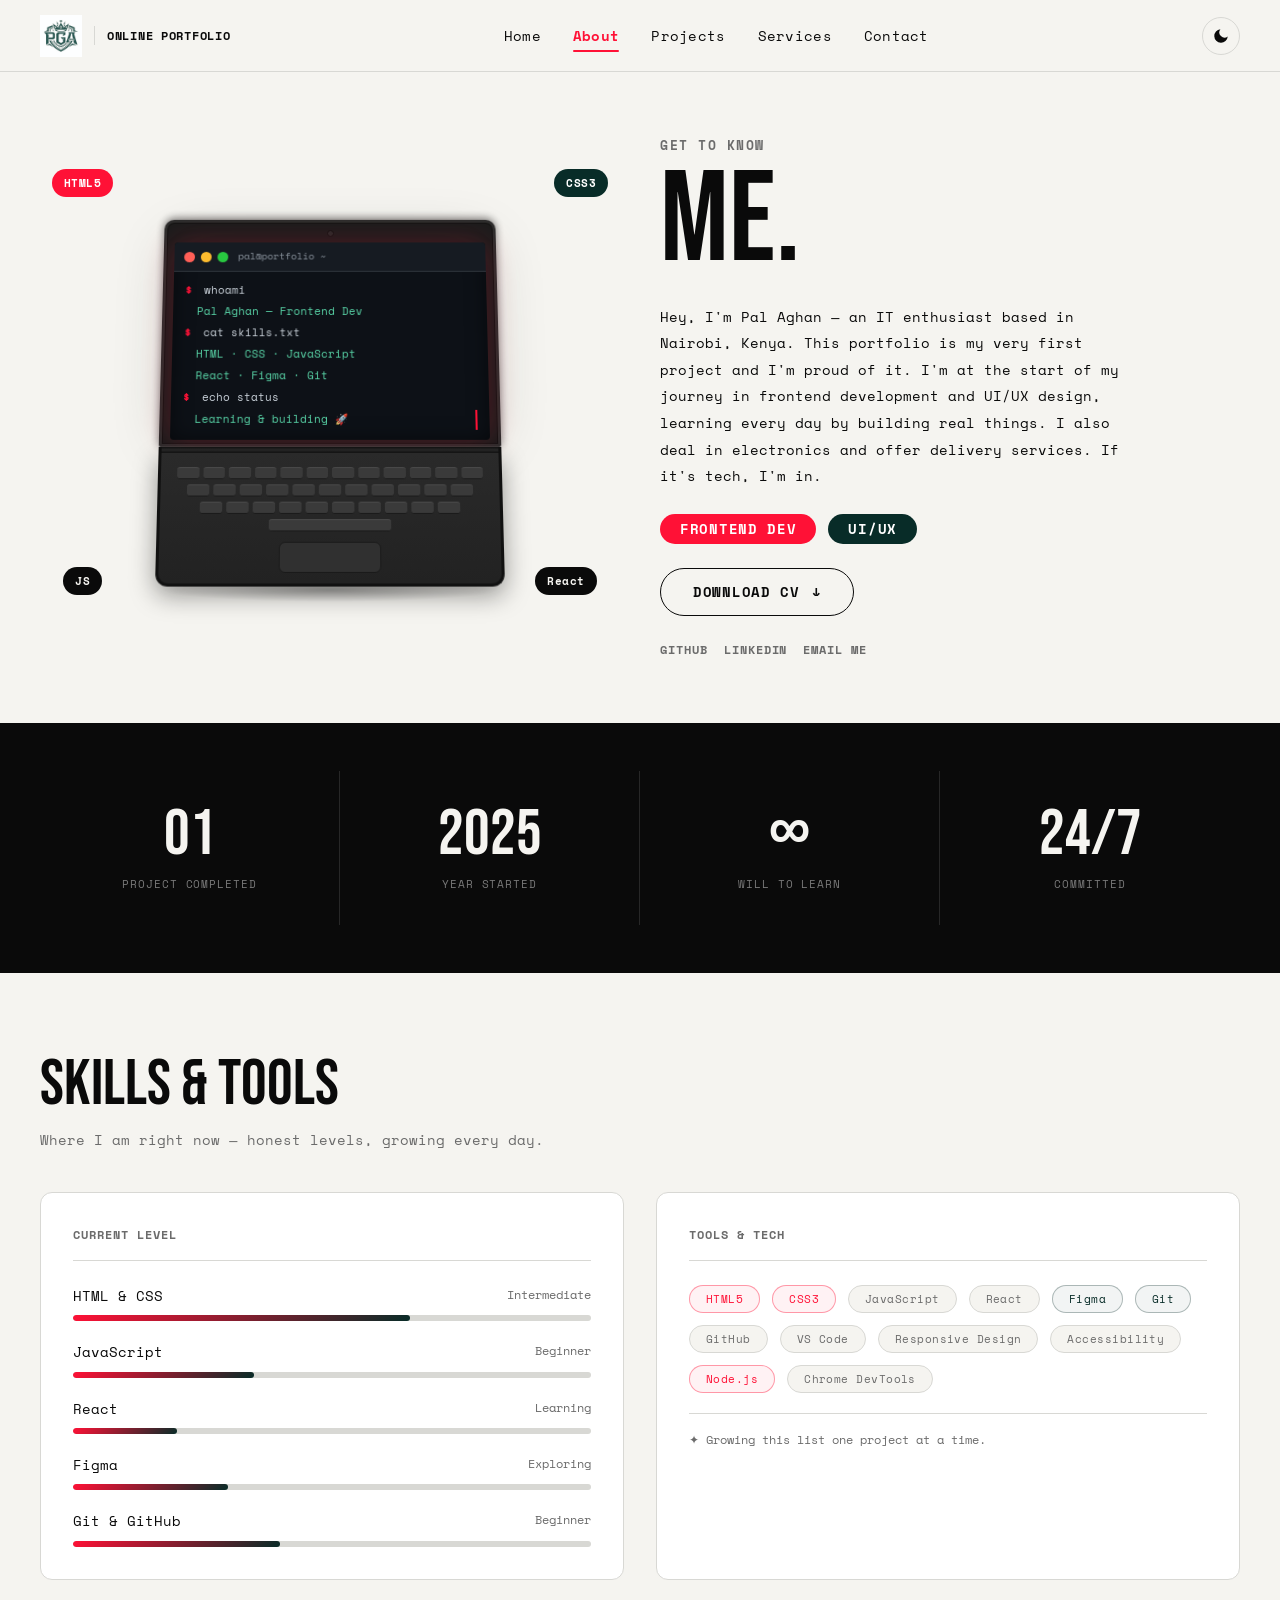
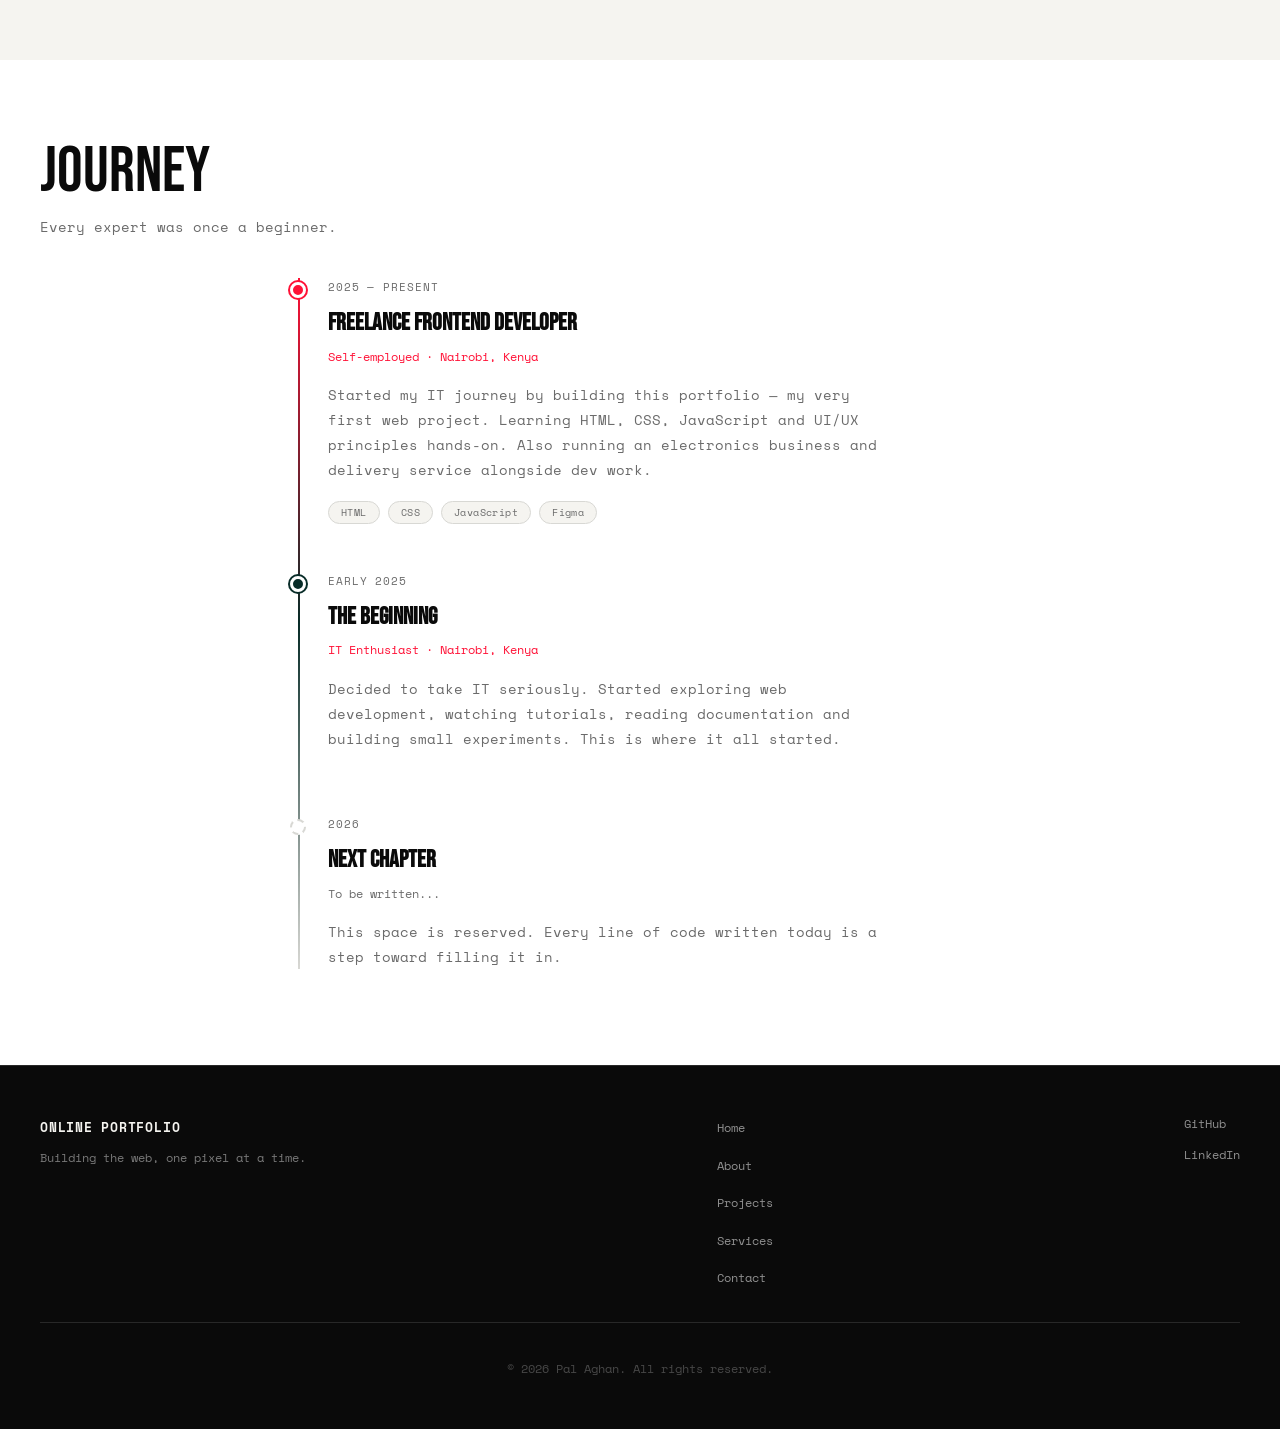
==== commit d58fcad5: "Updated portfolio logo and favicon assets" ====
--- a/about.html
+++ b/about.html
@@ -6,6 +6,8 @@
   <meta name="description" content="About Pal Aghan — IT enthusiast and frontend developer based in Nairobi, Kenya." />
   <meta name="author" content="Pal Aghan" />
   <title>About | Pal Aghan</title>
+  <link rel="icon" type="icons/jpeg" href="assets/icons/logo.jpeg" />
+  <link rel="apple-touch-icon" href="assets/icons/logo.jpeg" />
   <link rel="preconnect" href="https://fonts.googleapis.com" />
   <link rel="preconnect" href="https://fonts.gstatic.com" crossorigin />
   <link href="https://fonts.googleapis.com/css2?family=Bebas+Neue&family=Space+Mono:wght@400;700&display=swap" rel="stylesheet" />
@@ -18,17 +20,8 @@
 
   <header class="site-header" role="banner">
     <div class="site-header__logo">
-      <a href="#home" aria-label="Pal Aghan — back to top">
-        <svg class="logo-svg" width="36" height="36" viewBox="0 0 36 36" fill="none" xmlns="http://www.w3.org/2000/svg" aria-hidden="true">
-          <defs>
-            <linearGradient id="pga-grad" x1="0" y1="0" x2="36" y2="36" gradientUnits="userSpaceOnUse">
-              <stop offset="0%" stop-color="#FF1136"/>
-              <stop offset="100%" stop-color="#082C28"/>
-            </linearGradient>
-          </defs>
-          <rect width="36" height="36" rx="8" fill="url(#pga-grad)"/>
-          <text x="18" y="24" font-family="Space Mono, monospace" font-size="10.5" font-weight="700" fill="white" text-anchor="middle" letter-spacing="1">PGA</text>
-        </svg>
+      <a href="index.html" aria-label="Pal Aghan — back to top">
+        <img src="assets/icons/logo.jpeg" alt="PGA Logo" width="42" height="42" class="logo-img"/>
         <span class="logo-wordmark">ONLINE PORTFOLIO</span>
       </a>
     </div>
@@ -254,8 +247,8 @@
         </ul>
       </nav>
       <div class="footer__social">
-        <a href="https://github.com/yourusername" target="_blank" rel="noopener noreferrer">GitHub</a>
-        <a href="https://linkedin.com/in/yourusername" target="_blank" rel="noopener noreferrer">LinkedIn</a>
+        <a href="https://github.com/PalAghan" target="_blank" rel="noopener noreferrer">GitHub</a>
+        <a href="https://www.linkedin.com/in/pal-aghan-371787308?utm_source=share_via&utm_content=profile&utm_medium=member_android" target="_blank" rel="noopener noreferrer">LinkedIn</a>
       </div>
     </div>
     <div class="footer__bottom">
--- a/assets/css/style.css
+++ b/assets/css/style.css
@@ -160,6 +160,13 @@
   No image file needed — drawn entirely in SVG.
 */
 .logo-svg { flex-shrink: 0; }
+
+.logo-img {
+  flex-shrink: 0;
+  width: 42px;
+  height: 42px;
+  object-fit: contain;
+}
 
 .logo-wordmark {
   white-space: nowrap;
@@ -617,7 +624,7 @@
 .svc-hero__sub   { font-size: .875rem; color: var(--muted); max-width: 400px; margin-top: var(--s4); line-height: 1.8; }
 .svc-hero__deco  { font-family: var(--f-display); font-size: clamp(6rem,18vw,16rem); font-weight: 400; color: transparent; -webkit-text-stroke: 1.5px var(--border); line-height: 1; user-select: none; flex-shrink: 0; }
 .svc-grid-section { padding: var(--s16) var(--s10); }
-.svc-grid { display: grid; grid-template-columns: repeat(3, 1fr); gap: var(--s8); max-width: 1400px; margin: 0 auto; }
+.svc-grid { display: grid; grid-template-columns: repeat(4, 1fr); gap: var(--s8); max-width: 1400px; margin: 0 auto; }
 .svc-card { background: var(--surface); border: 1px solid var(--border); border-radius: var(--r-md); padding: var(--s8); display: flex; flex-direction: column; gap: var(--s5); transition: transform var(--ease), box-shadow var(--ease), background-color .3s ease; }
 .svc-card:hover { transform: translateY(-5px); box-shadow: 0 14px 36px rgba(0,0,0,.09); }
 .svc-card--featured { border-color: var(--red); border-width: 2px; }
@@ -698,23 +705,92 @@
 .chat-typing span:nth-child(3) { animation-delay: .30s; }
 @keyframes typing-bounce { 0%,100% { transform:translateY(0); } 50% { transform:translateY(-5px); } }
 .chat-text { opacity: 0; }
-.chat-row:nth-child(1) { animation: bubble-row 3s ease forwards 0.5s; }
-.chat-bubble--1 .chat-typing { animation: show-typing 3s ease forwards 0.5s; }
-.chat-bubble--1 .chat-text   { animation: show-text  3s ease forwards 0.5s; }
-.chat-row:nth-child(2) { animation: bubble-row 3s ease forwards 3.5s; }
-.chat-bubble--2 .chat-typing { animation: show-typing 3s ease forwards 3.5s; }
-.chat-bubble--2 .chat-text   { animation: show-text  3s ease forwards 3.5s; }
-.chat-row:nth-child(3) { animation: bubble-row 3s ease forwards 6.5s; }
-.chat-bubble--3 .chat-typing { animation: show-typing 3s ease forwards 6.5s; }
-.chat-bubble--3 .chat-text   { animation: show-text  3s ease forwards 6.5s; }
-.chat-row:nth-child(4) { animation: bubble-row-last 3s ease forwards 9.5s; }
-.chat-bubble--4 .chat-typing { animation: show-typing   3s ease forwards 9.5s; }
-.chat-bubble--4 .chat-text   { animation: show-text-last 3s ease forwards 9.5s; }
-@keyframes bubble-row      { 0% { opacity:0; transform:translateY(8px); } 10% { opacity:1; transform:translateY(0); } 80% { opacity:1; } 100% { opacity:0; } }
-@keyframes bubble-row-last { 0% { opacity:0; transform:translateY(8px); } 10% { opacity:1; transform:translateY(0); } 100% { opacity:1; } }
-@keyframes show-typing     { 0% { opacity:1; } 40% { opacity:1; } 55% { opacity:0; } 100% { opacity:0; } }
-@keyframes show-text       { 0% { opacity:0; } 50% { opacity:0; } 65% { opacity:1; } 80% { opacity:1; } 100% { opacity:0; } }
-@keyframes show-text-last  { 0% { opacity:0; } 50% { opacity:0; } 65% { opacity:1; } 100% { opacity:1; } }
+.chat-row:nth-child(1) { animation: chat-row-1 12s ease infinite; }
+.chat-row:nth-child(2) { animation: chat-row-2 12s ease infinite; }
+.chat-row:nth-child(3) { animation: chat-row-3 12s ease infinite; }
+.chat-row:nth-child(4) { animation: chat-row-4 12s ease infinite; }
+
+.chat-bubble--1 .chat-typing { animation: chat-typ-1 12s ease infinite; }
+.chat-bubble--2 .chat-typing { animation: chat-typ-2 12s ease infinite; }
+.chat-bubble--3 .chat-typing { animation: chat-typ-3 12s ease infinite; }
+.chat-bubble--4 .chat-typing { animation: chat-typ-4 12s ease infinite; }
+
+.chat-bubble--1 .chat-text { animation: chat-txt-1 12s ease infinite; }
+.chat-bubble--2 .chat-text { animation: chat-txt-2 12s ease infinite; }
+.chat-bubble--3 .chat-text { animation: chat-txt-3 12s ease infinite; }
+.chat-bubble--4 .chat-text { animation: chat-txt-4 12s ease infinite; }
+@keyframes chat-row-1 {
+  0%   { opacity:0; transform:translateY(8px); }
+  4%   { opacity:1; transform:translateY(0); }
+  22%  { opacity:1; }
+  25%  { opacity:0; }
+  100% { opacity:0; }
+}
+@keyframes chat-row-2 {
+  0%,25% { opacity:0; transform:translateY(8px); }
+  29%    { opacity:1; transform:translateY(0); }
+  47%    { opacity:1; }
+  50%    { opacity:0; }
+  100%   { opacity:0; }
+}
+@keyframes chat-row-3 {
+  0%,50% { opacity:0; transform:translateY(8px); }
+  54%    { opacity:1; transform:translateY(0); }
+  72%    { opacity:1; }
+  75%    { opacity:0; }
+  100%   { opacity:0; }
+}
+@keyframes chat-row-4 {
+  0%,75% { opacity:0; transform:translateY(8px); }
+  79%    { opacity:1; transform:translateY(0); }
+  96%    { opacity:1; }
+  99%    { opacity:0; }
+  100%   { opacity:0; }
+}
+
+/* TYPING DOTS — visible in first half of each bubble's window */
+@keyframes chat-typ-1 {
+  0%   { opacity:0; } 4%  { opacity:1; }
+  13%  { opacity:1; } 14% { opacity:0; }
+  100% { opacity:0; }
+}
+@keyframes chat-typ-2 {
+  0%,29% { opacity:0; } 30% { opacity:1; }
+  38%    { opacity:1; } 39% { opacity:0; }
+  100%   { opacity:0; }
+}
+@keyframes chat-typ-3 {
+  0%,54% { opacity:0; } 55% { opacity:1; }
+  63%    { opacity:1; } 64% { opacity:0; }
+  100%   { opacity:0; }
+}
+@keyframes chat-typ-4 {
+  0%,79% { opacity:0; } 80% { opacity:1; }
+  88%    { opacity:1; } 89% { opacity:0; }
+  100%   { opacity:0; }
+}
+
+/* MESSAGE TEXT — appears after typing dots fade, hides when row hides */
+@keyframes chat-txt-1 {
+  0%,13% { opacity:0; } 15% { opacity:1; }
+  22%    { opacity:1; } 25% { opacity:0; }
+  100%   { opacity:0; }
+}
+@keyframes chat-txt-2 {
+  0%,38% { opacity:0; } 40% { opacity:1; }
+  47%    { opacity:1; } 50% { opacity:0; }
+  100%   { opacity:0; }
+}
+@keyframes chat-txt-3 {
+  0%,63% { opacity:0; } 65% { opacity:1; }
+  72%    { opacity:1; } 75% { opacity:0; }
+  100%   { opacity:0; }
+}
+@keyframes chat-txt-4 {
+  0%,88% { opacity:0; } 90%  { opacity:1; }
+  96%    { opacity:1; } 99%  { opacity:0; }
+  100%   { opacity:0; }
+}
 
 /* CONTACT BODY */
 .contact-body { display: grid; grid-template-columns: 1fr 1.4fr; gap: var(--s12); padding: var(--s16) var(--s10); max-width: 1400px; margin: 0 auto; align-items: start; }
@@ -768,7 +844,7 @@
   .svc-hero, .svc-grid-section, .process-strip, .faq-section, .svc-cta { padding-inline: var(--s6); }
   .contact-hero, .contact-body { padding-inline: var(--s6); }
   .projects-grid { grid-template-columns: repeat(2,1fr); }
-  .svc-grid { grid-template-columns: 1fr 1fr; }
+  .svc-grid { grid-template-columns: repeat(2, 1fr); }
 }
 
 @media (max-width: 768px) {
@@ -812,4 +888,60 @@
   .projects-grid-section, .projects-cta { padding-inline: var(--s5); }
 
   .footer__inner { flex-direction: column; }
+}
+
+
+/* ─────────────────────────────────────────
+   CALL & WHATSAPP ACTION BUTTONS
+───────────────────────────────────────── */
+.contact-detail__actions {
+  display: flex;
+  gap: var(--s2);
+  margin-top: var(--s3);
+  flex-wrap: wrap;
+}
+
+.contact-action-btn {
+  display: inline-flex;
+  align-items: center;
+  gap: 5px;
+  padding: 5px var(--s4);
+  border-radius: var(--pill);
+  font-family: var(--f-mono);
+  font-size: .68rem;
+  font-weight: 700;
+  letter-spacing: .04em;
+  text-transform: uppercase;
+  transition: all var(--ease);
+  text-decoration: none;
+}
+
+.contact-action-btn--call {
+  background: rgba(8,44,40,.08);
+  border: 1px solid rgba(8,44,40,.25);
+  color: var(--green);
+}
+.contact-action-btn--call:hover {
+  background: var(--green);
+  color: #fff;
+  border-color: var(--green);
+}
+
+.contact-action-btn--whatsapp {
+  background: rgba(37,211,102,.1);
+  border: 1px solid rgba(37,211,102,.35);
+  color: #128C7E;
+}
+.contact-action-btn--whatsapp:hover {
+  background: #25D366;
+  color: #fff;
+  border-color: #25D366;
+}
+
+/* WhatsApp link in the hero contact strip */
+.contact-item--whatsapp {
+  color: #128C7E;
+}
+.contact-item--whatsapp:hover {
+  color: #25D366;
 }
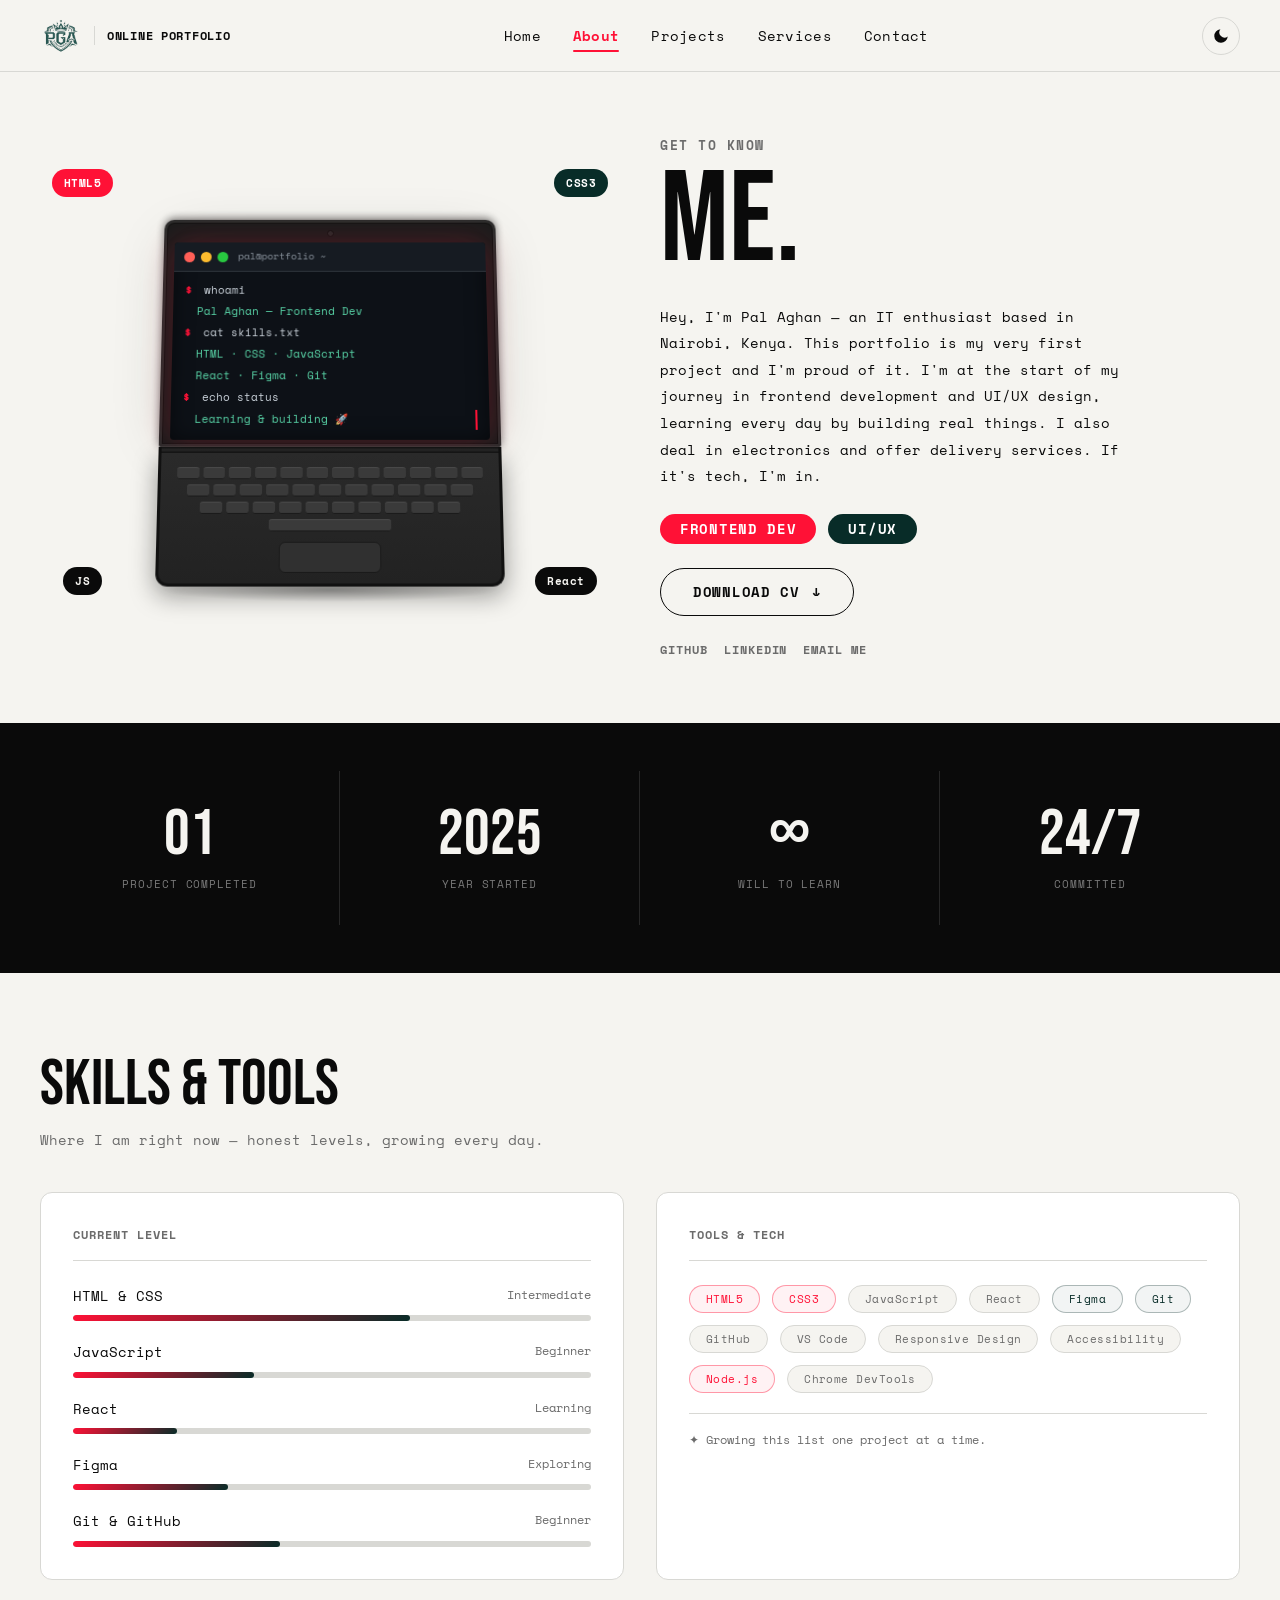
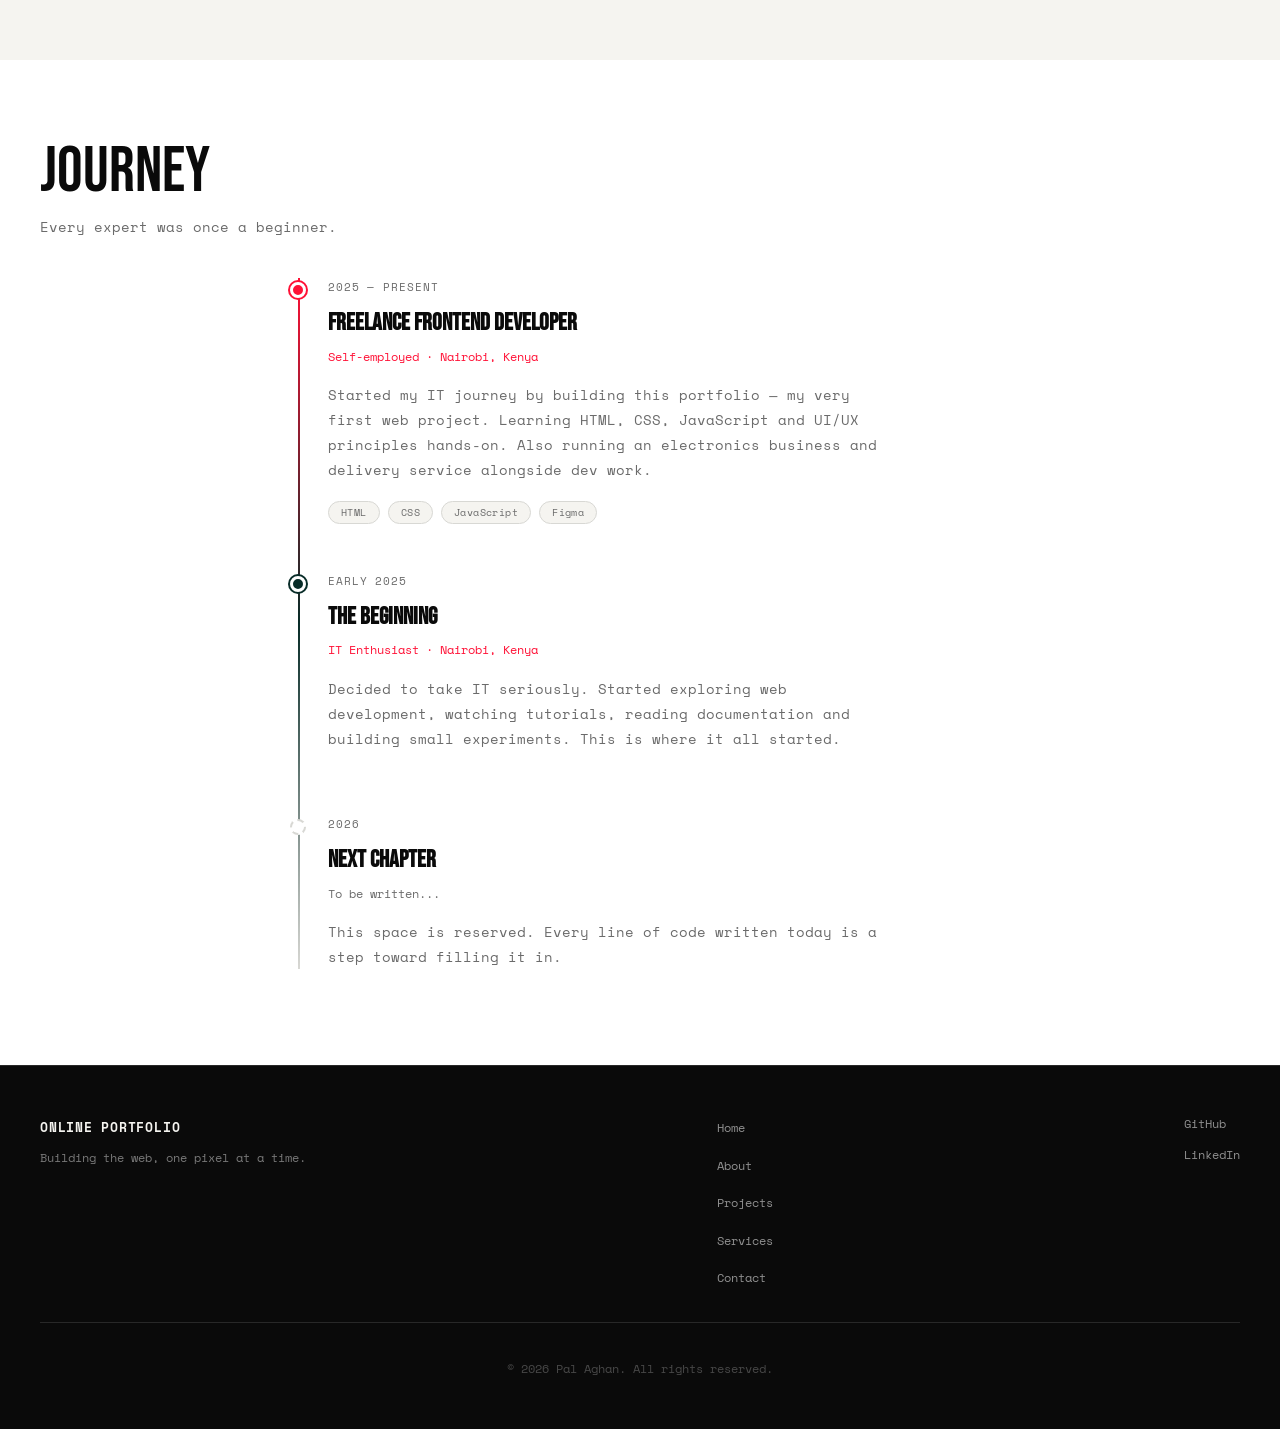
==== commit 9d24ad2a: "Updated the logo in all pages" ====
--- a/about.html
+++ b/about.html
@@ -6,13 +6,13 @@
   <meta name="description" content="About Pal Aghan — IT enthusiast and frontend developer based in Nairobi, Kenya." />
   <meta name="author" content="Pal Aghan" />
   <title>About | Pal Aghan</title>
-  <link rel="icon" type="icons/jpeg" href="assets/icons/logo.jpeg" />
-  <link rel="apple-touch-icon" href="assets/icons/logo.jpeg" />
+  <link rel="icon" type="icons/jpeg" href="assets/icons/logo.png" />
+  <link rel="apple-touch-icon" href="assets/icons/logo.png" />
   <link rel="preconnect" href="https://fonts.googleapis.com" />
   <link rel="preconnect" href="https://fonts.gstatic.com" crossorigin />
   <link href="https://fonts.googleapis.com/css2?family=Bebas+Neue&family=Space+Mono:wght@400;700&display=swap" rel="stylesheet" />
   <link rel="stylesheet" href="assets/css/style.css" />
-  <link rel="icon" type="image/png" href="assets/images/favicon.png" />
+  <link rel="icon" type="image/png" href="assets/icons/logo.png" />
 </head>
 <body>
 
@@ -21,7 +21,7 @@
   <header class="site-header" role="banner">
     <div class="site-header__logo">
       <a href="index.html" aria-label="Pal Aghan — back to top">
-        <img src="assets/icons/logo.jpeg" alt="PGA Logo" width="42" height="42" class="logo-img"/>
+        <img src="assets/icons/logo.png" alt="PGA Logo" width="42" height="42" class="logo-img"/>
         <span class="logo-wordmark">ONLINE PORTFOLIO</span>
       </a>
     </div>
